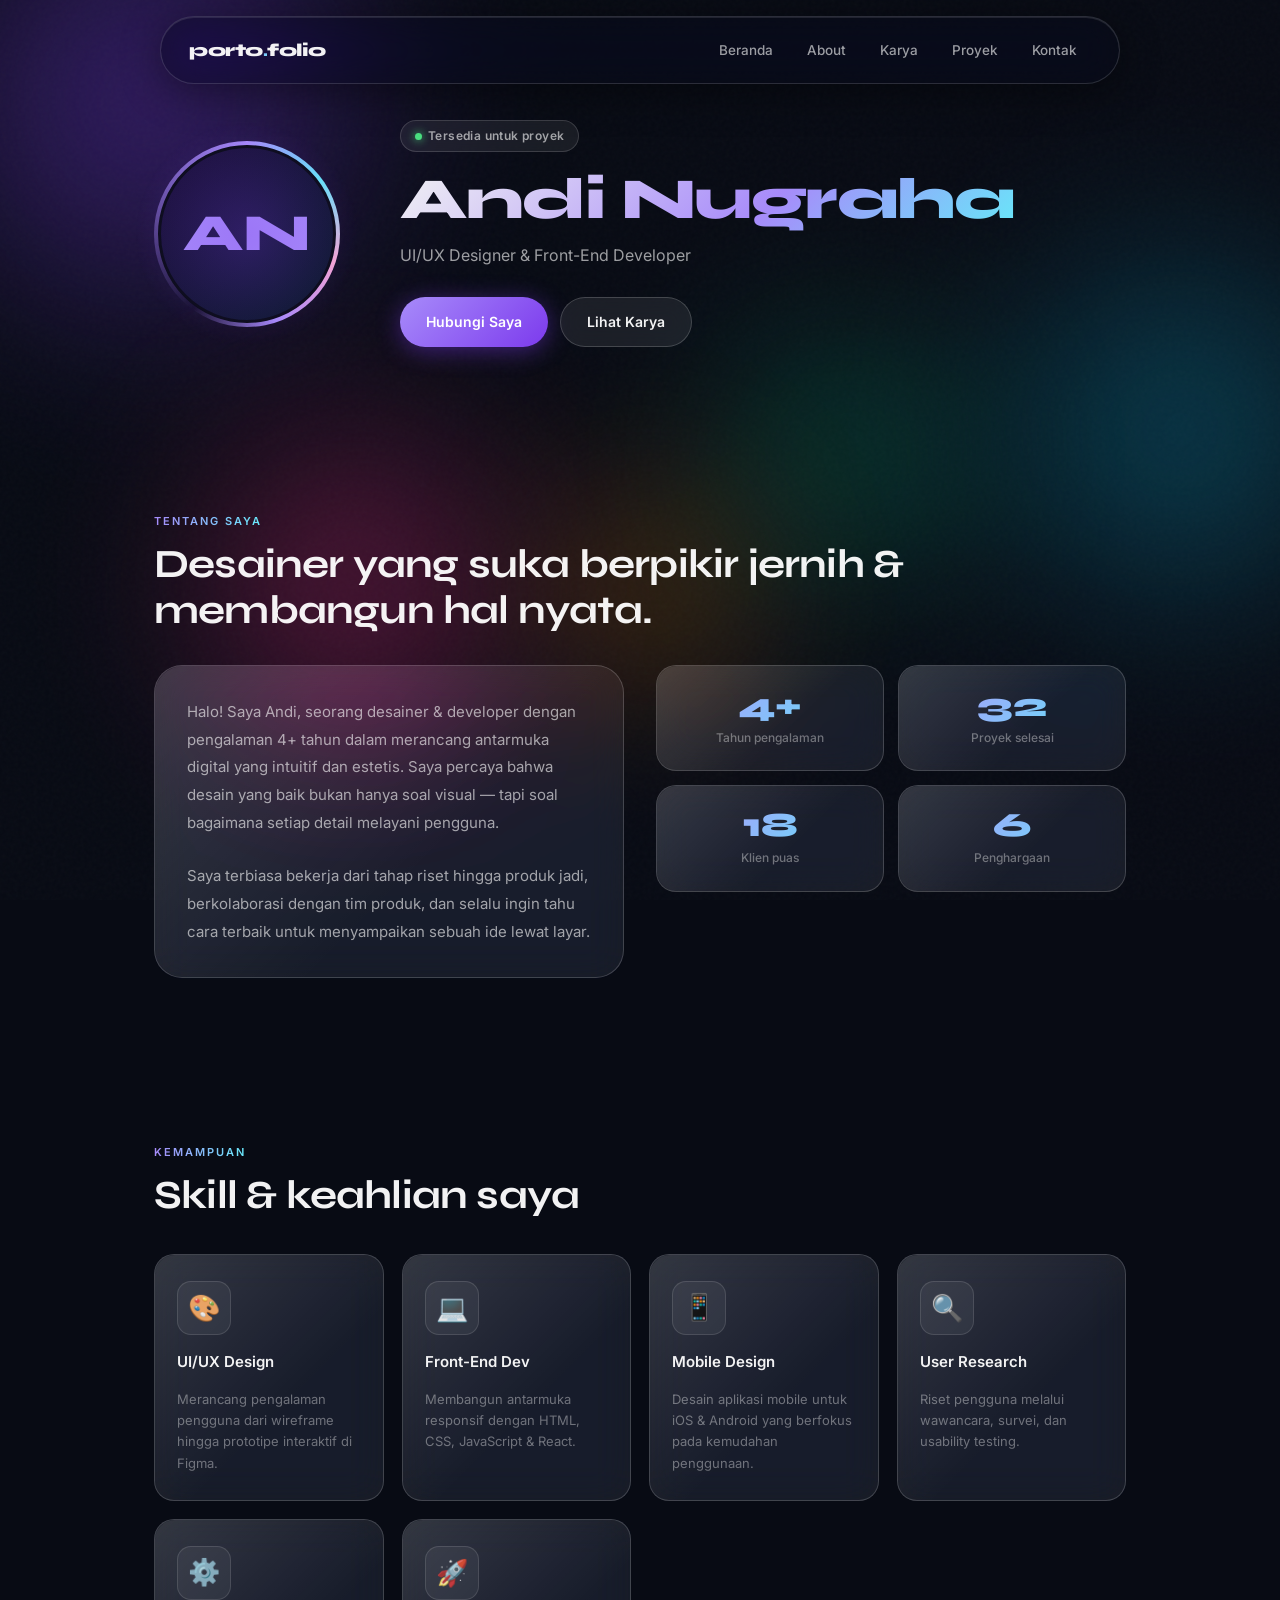
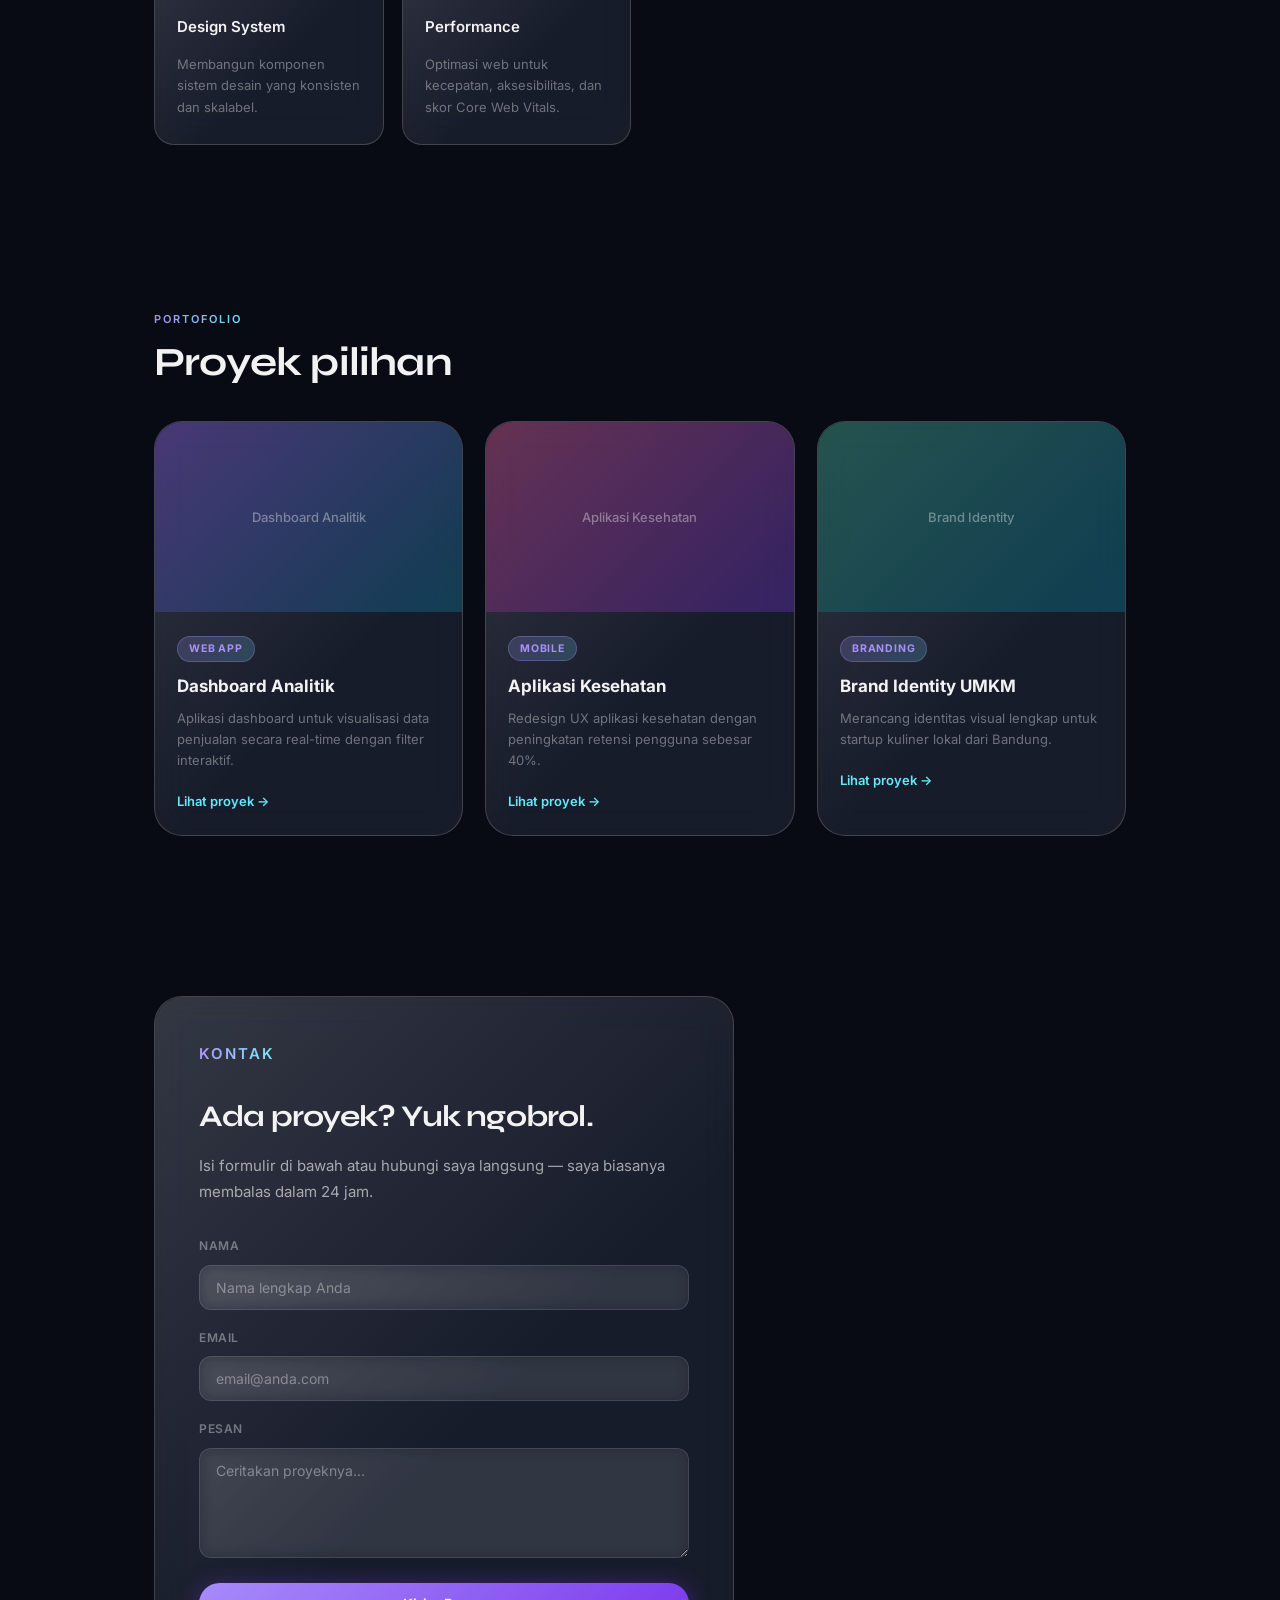
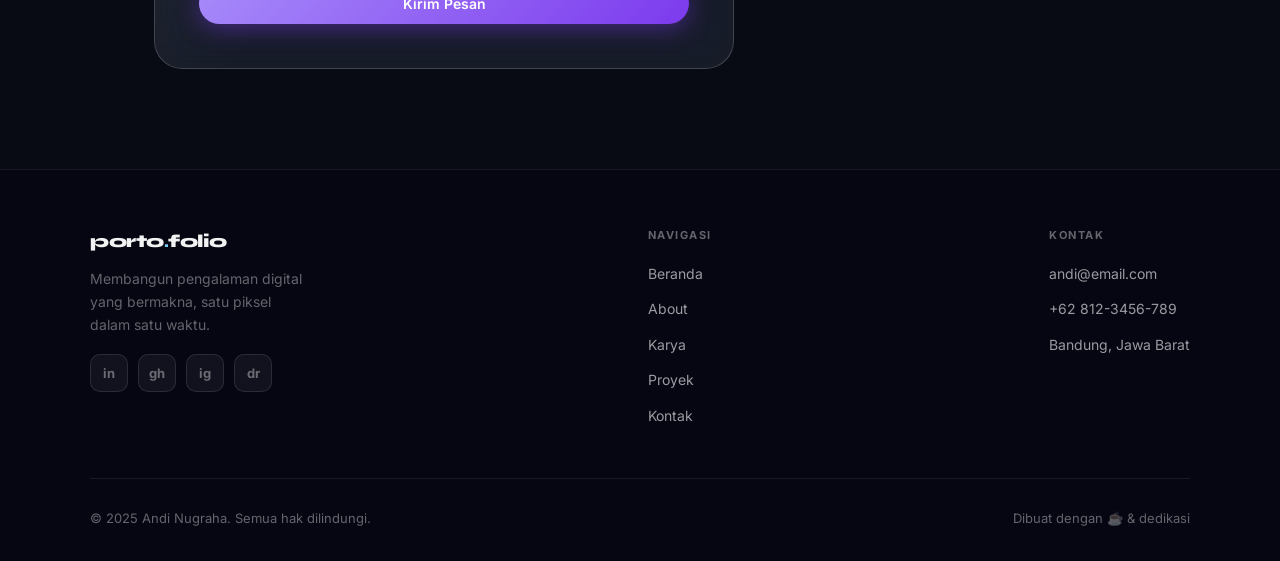
==== indexL.html @ 5a1e61c7 "update file" ====
<!DOCTYPE html>
<html lang="id">
<head>
  <meta charset="UTF-8"/>
  <meta name="viewport" content="width=device-width, initial-scale=1.0"/>
  <title>Portofolio — Andi Nugraha</title>
  <link rel="preconnect" href="https://fonts.googleapis.com"/>
  <link rel="preconnect" href="https://fonts.gstatic.com" crossorigin/>
  <link rel="stylesheet" href="styleL.css">
  <link href="https://fonts.googleapis.com/css2?family=Inter:wght@300;400;500;600&family=Syne:wght@400;600;700;800&display=swap" rel="stylesheet"/>
</head>
<body>

<!-- ═══ BACKGROUND ═══ -->
<div class="bg-canvas" aria-hidden="true">
  <div class="blob blob-1"></div>
  <div class="blob blob-2"></div>
  <div class="blob blob-3"></div>
  <div class="blob blob-4"></div>
  <div class="blob blob-5"></div>
</div>

<!-- ═══ NAV ═══ -->
<nav>
  <a href="#beranda" class="nav-logo">porto<span>.</span>folio</a>
  <ul class="nav-links" id="navLinks">
    <li><a href="#beranda">Beranda</a></li>
    <li><a href="#about">About</a></li>
    <li><a href="#karya">Karya</a></li>
    <li><a href="#proyek">Proyek</a></li>
    <li><a href="#kontak">Kontak</a></li>
  </ul>
  <button class="nav-toggle" id="navToggle" aria-label="Buka menu" aria-expanded="false">
    <span></span><span></span><span></span>
  </button>
</nav>

<main>

  <!-- ═══ HERO ═══ -->
  <section id="beranda">
    <div class="hero-photo">
      <div class="hero-glow"></div>
      <div class="hero-photo-ring">
        <div class="hero-photo-inner">
          <!-- Ganti dengan: <img src="assets/images/foto.jpg" alt="Foto Anda"> -->
          AN
        </div>
      </div>
    </div>
    <div class="hero-text">
      <div class="hero-badge">Tersedia untuk proyek</div>
      <h1 class="hero-name">
        <span class="gradient-text">Andi Nugraha</span>
      </h1>
      <p class="hero-title">UI/UX Designer &amp; Front-End Developer</p>
      <div class="hero-cta">
        <a href="#kontak" class="btn btn-primary">Hubungi Saya</a>
        <a href="#karya" class="btn btn-glass">Lihat Karya</a>
      </div>
    </div>
  </section>

  <!-- ═══ ABOUT ═══ -->
  <section id="about">
    <p class="section-label">Tentang Saya</p>
    <h2 class="section-title">Desainer yang suka berpikir jernih &amp; membangun hal nyata.</h2>
    <div class="about-grid">
      <div class="glass about-card reveal">
        <p class="about-text">
          Halo! Saya Andi, seorang desainer &amp; developer dengan pengalaman 4+ tahun dalam
          merancang antarmuka digital yang intuitif dan estetis. Saya percaya bahwa desain yang
          baik bukan hanya soal visual — tapi soal bagaimana setiap detail melayani pengguna.
        </p>
        <br/>
        <p class="about-text">
          Saya terbiasa bekerja dari tahap riset hingga produk jadi, berkolaborasi dengan tim
          produk, dan selalu ingin tahu cara terbaik untuk menyampaikan sebuah ide lewat layar.
        </p>
      </div>
      <div class="about-stats reveal" style="transition-delay:0.1s">
        <div class="glass stat-card">
          <div class="stat-num">4+</div>
          <div class="stat-label">Tahun pengalaman</div>
        </div>
        <div class="glass stat-card">
          <div class="stat-num">32</div>
          <div class="stat-label">Proyek selesai</div>
        </div>
        <div class="glass stat-card">
          <div class="stat-num">18</div>
          <div class="stat-label">Klien puas</div>
        </div>
        <div class="glass stat-card">
          <div class="stat-num">6</div>
          <div class="stat-label">Penghargaan</div>
        </div>
      </div>
    </div>
  </section>

  <!-- ═══ SKILLS ═══ -->
  <section id="karya">
    <p class="section-label">Kemampuan</p>
    <h2 class="section-title">Skill &amp; keahlian saya</h2>
    <div class="skills-grid">

      <div class="glass skill-card reveal" style="transition-delay:0.05s">
        <div class="skill-icon">🎨</div>
        <div class="skill-name">UI/UX Design</div>
        <p class="skill-desc">Merancang pengalaman pengguna dari wireframe hingga prototipe interaktif di Figma.</p>
      </div>

      <div class="glass skill-card reveal" style="transition-delay:0.1s">
        <div class="skill-icon">💻</div>
        <div class="skill-name">Front-End Dev</div>
        <p class="skill-desc">Membangun antarmuka responsif dengan HTML, CSS, JavaScript &amp; React.</p>
      </div>

      <div class="glass skill-card reveal" style="transition-delay:0.15s">
        <div class="skill-icon">📱</div>
        <div class="skill-name">Mobile Design</div>
        <p class="skill-desc">Desain aplikasi mobile untuk iOS &amp; Android yang berfokus pada kemudahan penggunaan.</p>
      </div>

      <div class="glass skill-card reveal" style="transition-delay:0.20s">
        <div class="skill-icon">🔍</div>
        <div class="skill-name">User Research</div>
        <p class="skill-desc">Riset pengguna melalui wawancara, survei, dan usability testing.</p>
      </div>

      <div class="glass skill-card reveal" style="transition-delay:0.25s">
        <div class="skill-icon">⚙️</div>
        <div class="skill-name">Design System</div>
        <p class="skill-desc">Membangun komponen sistem desain yang konsisten dan skalabel.</p>
      </div>

      <div class="glass skill-card reveal" style="transition-delay:0.30s">
        <div class="skill-icon">🚀</div>
        <div class="skill-name">Performance</div>
        <p class="skill-desc">Optimasi web untuk kecepatan, aksesibilitas, dan skor Core Web Vitals.</p>
      </div>

    </div>
  </section>

  <!-- ═══ PROJECTS ═══ -->
  <section id="proyek">
    <p class="section-label">Portofolio</p>
    <h2 class="section-title">Proyek pilihan</h2>
    <div class="projects-grid">

      <div class="glass project-card reveal">
        <div class="project-thumb">
          <!-- <img src="assets/images/project1.jpg" alt="Dashboard Analitik"> -->
          <div class="project-thumb-placeholder" style="background:linear-gradient(135deg,rgba(124,58,237,0.3),rgba(8,145,178,0.3))">Dashboard Analitik</div>
        </div>
        <div class="project-body">
          <span class="project-tag">Web App</span>
          <p class="project-name">Dashboard Analitik</p>
          <p class="project-desc">Aplikasi dashboard untuk visualisasi data penjualan secara real-time dengan filter interaktif.</p>
          <a href="#" class="project-link">Lihat proyek →</a>
        </div>
      </div>

      <div class="glass project-card reveal" style="transition-delay:0.1s">
        <div class="project-thumb">
          <div class="project-thumb-placeholder" style="background:linear-gradient(135deg,rgba(219,39,119,0.3),rgba(124,58,237,0.3))">Aplikasi Kesehatan</div>
        </div>
        <div class="project-body">
          <span class="project-tag">Mobile</span>
          <p class="project-name">Aplikasi Kesehatan</p>
          <p class="project-desc">Redesign UX aplikasi kesehatan dengan peningkatan retensi pengguna sebesar 40%.</p>
          <a href="#" class="project-link">Lihat proyek →</a>
        </div>
      </div>

      <div class="glass project-card reveal" style="transition-delay:0.2s">
        <div class="project-thumb">
          <div class="project-thumb-placeholder" style="background:linear-gradient(135deg,rgba(5,150,105,0.3),rgba(8,145,178,0.3))">Brand Identity</div>
        </div>
        <div class="project-body">
          <span class="project-tag">Branding</span>
          <p class="project-name">Brand Identity UMKM</p>
          <p class="project-desc">Merancang identitas visual lengkap untuk startup kuliner lokal dari Bandung.</p>
          <a href="#" class="project-link">Lihat proyek →</a>
        </div>
      </div>

    </div>
  </section>

  <!-- ═══ CONTACT ═══ -->
  <section id="kontak">
    <div class="glass kontak-inner reveal">
      <p class="section-label">Kontak</p>
      <h2 class="section-title" style="font-size:clamp(20px,3vw,30px)">Ada proyek? Yuk ngobrol.</h2>
      <p>Isi formulir di bawah atau hubungi saya langsung — saya biasanya membalas dalam 24 jam.</p>
      <div class="form-group">
        <label for="nama">Nama</label>
        <input type="text" id="nama" placeholder="Nama lengkap Anda"/>
      </div>
      <div class="form-group">
        <label for="email">Email</label>
        <input type="email" id="email" placeholder="email@anda.com"/>
      </div>
      <div class="form-group">
        <label for="pesan">Pesan</label>
        <textarea id="pesan" placeholder="Ceritakan proyeknya..."></textarea>
      </div>
      <button class="btn btn-primary btn-full" onclick="kirimPesan()">Kirim Pesan</button>
    </div>
  </section>

</main>

<!-- ═══ FOOTER ═══ -->
<footer>
  <div class="footer-top">
    <div class="footer-brand">
      <a href="#beranda" class="nav-logo">porto<span>.</span>folio</a>
      <p>Membangun pengalaman digital yang bermakna, satu piksel dalam satu waktu.</p>
      <div class="footer-socials">
        <a href="#" class="social-btn" aria-label="LinkedIn">in</a>
        <a href="#" class="social-btn" aria-label="GitHub">gh</a>
        <a href="#" class="social-btn" aria-label="Instagram">ig</a>
        <a href="#" class="social-btn" aria-label="Dribbble">dr</a>
      </div>
    </div>
    <div class="footer-col">
      <h4>Navigasi</h4>
      <ul>
        <li><a href="#beranda">Beranda</a></li>
        <li><a href="#about">About</a></li>
        <li><a href="#karya">Karya</a></li>
        <li><a href="#proyek">Proyek</a></li>
        <li><a href="#kontak">Kontak</a></li>
      </ul>
    </div>
    <div class="footer-col">
      <h4>Kontak</h4>
      <ul>
        <li><a href="mailto:andi@email.com">andi@email.com</a></li>
        <li><a href="tel:+628123456789">+62 812-3456-789</a></li>
        <li><a href="#">Bandung, Jawa Barat</a></li>
      </ul>
    </div>
  </div>
  <div class="footer-bottom">
    <span>© 2025 Andi Nugraha. Semua hak dilindungi.</span>
    <span>Dibuat dengan ☕ &amp; dedikasi</span>
  </div>
</footer>

<script>
  // Mobile nav
  const navToggle = document.getElementById('navToggle');
  const navLinks  = document.getElementById('navLinks');
  navToggle.addEventListener('click', () => {
    navLinks.classList.toggle('open');
    navToggle.setAttribute('aria-expanded', navLinks.classList.contains('open'));
  });
  navLinks.querySelectorAll('a').forEach(a => {
    a.addEventListener('click', () => navLinks.classList.remove('open'));
  });

  // Active nav
  const allLinks = document.querySelectorAll('.nav-links a');
  const sections = document.querySelectorAll('section[id]');
  window.addEventListener('scroll', () => {
    let cur = '';
    sections.forEach(s => { if (window.scrollY >= s.offsetTop - 90) cur = s.id; });
    allLinks.forEach(a => {
      a.classList.toggle('active', a.getAttribute('href') === '#' + cur);
    });
  }, { passive: true });

  // Scroll reveal
  const reveals = document.querySelectorAll('.reveal');
  const io = new IntersectionObserver((entries) => {
    entries.forEach(e => { if (e.isIntersecting) { e.target.classList.add('visible'); io.unobserve(e.target); } });
  }, { threshold: 0.08 });
  reveals.forEach(el => io.observe(el));

  // Contact
  function kirimPesan() {
    const nama  = document.getElementById('nama').value.trim();
    const email = document.getElementById('email').value.trim();
    const pesan = document.getElementById('pesan').value.trim();
    if (!nama || !email || !pesan) { alert('Mohon lengkapi semua kolom.'); return; }
    if (!/^[^\s@]+@[^\s@]+\.[^\s@]+$/.test(email)) { alert('Format email tidak valid.'); return; }
    alert(`Terima kasih, ${nama}! Pesan terkirim — saya akan menghubungi ${email} segera.`);
    ['nama','email','pesan'].forEach(id => document.getElementById(id).value = '');
  }

  // Parallax blobs subtle
  window.addEventListener('mousemove', (e) => {
    const x = (e.clientX / window.innerWidth  - 0.5) * 20;
    const y = (e.clientY / window.innerHeight - 0.5) * 20;
    document.querySelectorAll('.blob').forEach((b, i) => {
      const d = (i + 1) * 0.4;
      b.style.transform += ` translate(${x * d}px, ${y * d}px)`;
    });
  }, { passive: true });
</script>
</body>
</html>
---- styleL.css ----
*,
*::before,
*::after {
    box-sizing: border-box;
    margin: 0;
    padding: 0;
}

:root {
    --glass-bg: rgba(255, 255, 255, 0.07);
    --glass-border: rgba(255, 255, 255, 0.18);
    --glass-shine: rgba(255, 255, 255, 0.25);
    --glass-blur: 18px;
    --glass-blur-sm: 12px;
    --text: rgba(255, 255, 255, 0.95);
    --text-2: rgba(255, 255, 255, 0.60);
    --text-3: rgba(255, 255, 255, 0.38);
    --accent: #a78bfa;
    --accent2: #67e8f9;
    --accent3: #f9a8d4;
    --radius: 20px;
    --radius-lg: 28px;
    --nav-h: 68px;
}

html {
    scroll-behavior: smooth;
}

body {
    font-family: 'Inter', sans-serif;
    background: #080b14;
    color: var(--text);
    line-height: 1.7;
    font-size: 15px;
    overflow-x: hidden;
    min-height: 100vh;
}

/* ═══ ANIMATED BACKGROUND BLOBS ═══ */
.bg-canvas {
    position: fixed;
    inset: 0;
    z-index: 0;
    pointer-events: none;
    overflow: hidden;
}

.blob {
    position: absolute;
    border-radius: 50%;
    filter: blur(80px);
    opacity: 0.45;
    animation: float linear infinite;
}

.blob-1 {
    width: 600px;
    height: 600px;
    background: radial-gradient(circle, #7c3aed 0%, transparent 70%);
    top: -200px;
    left: -150px;
    animation-duration: 22s;
}

.blob-2 {
    width: 500px;
    height: 500px;
    background: radial-gradient(circle, #0891b2 0%, transparent 70%);
    top: 20%;
    right: -150px;
    animation-duration: 28s;
    animation-delay: -8s;
}

.blob-3 {
    width: 450px;
    height: 450px;
    background: radial-gradient(circle, #db2777 0%, transparent 70%);
    bottom: 10%;
    left: 10%;
    animation-duration: 20s;
    animation-delay: -14s;
}

.blob-4 {
    width: 350px;
    height: 350px;
    background: radial-gradient(circle, #059669 0%, transparent 70%);
    bottom: 30%;
    right: 20%;
    animation-duration: 25s;
    animation-delay: -5s;
}

.blob-5 {
    width: 280px;
    height: 280px;
    background: radial-gradient(circle, #d97706 0%, transparent 70%);
    top: 50%;
    left: 40%;
    animation-duration: 18s;
    animation-delay: -10s;
}

@keyframes float {
    0% {
        transform: translate(0, 0) scale(1);
    }

    25% {
        transform: translate(60px, -80px) scale(1.08);
    }

    50% {
        transform: translate(-40px, 60px) scale(0.95);
    }

    75% {
        transform: translate(80px, 40px) scale(1.05);
    }

    100% {
        transform: translate(0, 0) scale(1);
    }
}

/* grain overlay */
.bg-canvas::after {
    content: '';
    position: absolute;
    inset: 0;
    background-image: url("data:image/svg+xml,%3Csvg viewBox='0 0 256 256' xmlns='http://www.w3.org/2000/svg'%3E%3Cfilter id='noise'%3E%3CfeTurbulence type='fractalNoise' baseFrequency='0.9' numOctaves='4' stitchTiles='stitch'/%3E%3C/filter%3E%3Crect width='100%25' height='100%25' filter='url(%23noise)' opacity='1'/%3E%3C/svg%3E");
    opacity: 0.025;
    pointer-events: none;
}

/* ═══ GLASS UTILITY ═══ */
.glass {
    background: var(--glass-bg);
    backdrop-filter: blur(var(--glass-blur)) saturate(180%);
    -webkit-backdrop-filter: blur(var(--glass-blur)) saturate(180%);
    border: 1px solid var(--glass-border);
    border-radius: var(--radius);
}

.glass::before {
    content: '';
    position: absolute;
    inset: 0;
    border-radius: inherit;
    background: linear-gradient(135deg, rgba(255, 255, 255, 0.12) 0%, transparent 60%);
    pointer-events: none;
}

.glass {
    position: relative;
}

/* ═══ NAVIGATION ═══ */
nav {
    position: fixed;
    top: 16px;
    left: 50%;
    transform: translateX(-50%);
    z-index: 200;
    width: calc(100% - 40px);
    max-width: 960px;
    height: var(--nav-h);
    background: rgba(10, 12, 24, 0.55);
    backdrop-filter: blur(24px) saturate(200%);
    -webkit-backdrop-filter: blur(24px) saturate(200%);
    border: 1px solid rgba(255, 255, 255, 0.14);
    border-radius: 999px;
    display: flex;
    align-items: center;
    justify-content: space-between;
    padding: 0 28px;
    box-shadow: 0 8px 40px rgba(0, 0, 0, 0.4), inset 0 1px 0 rgba(255, 255, 255, 0.1);
}

.nav-logo {
    font-family: 'Syne', sans-serif;
    font-size: 18px;
    font-weight: 800;
    letter-spacing: -0.5px;
    color: var(--text);
    text-decoration: none;
}

.nav-logo span {
    background: linear-gradient(135deg, var(--accent), var(--accent2));
    -webkit-background-clip: text;
    -webkit-text-fill-color: transparent;
    background-clip: text;
}

.nav-links {
    display: flex;
    gap: 6px;
    list-style: none;
}

.nav-links a {
    text-decoration: none;
    font-size: 13.5px;
    font-weight: 500;
    color: var(--text-2);
    padding: 7px 14px;
    border-radius: 999px;
    transition: all 0.25s;
}

.nav-links a:hover {
    color: var(--text);
    background: rgba(255, 255, 255, 0.10);
}

.nav-links a.active {
    color: var(--text);
    background: rgba(255, 255, 255, 0.12);
}

.nav-toggle {
    display: none;
    cursor: pointer;
    background: none;
    border: none;
    padding: 6px;
}

.nav-toggle span {
    display: block;
    width: 20px;
    height: 1.5px;
    background: var(--text-2);
    margin: 4px 0;
    transition: all 0.25s;
}

/* ═══ LAYOUT ═══ */
main {
    position: relative;
    z-index: 1;
    padding-top: calc(var(--nav-h) + 32px);
}

section {
    padding: 80px 5%;
    max-width: 1100px;
    margin: 0 auto;
}

/* ═══ SECTION LABELS ═══ */
.section-label {
    font-size: 11px;
    font-weight: 600;
    letter-spacing: 2px;
    text-transform: uppercase;
    background: linear-gradient(90deg, var(--accent), var(--accent2));
    -webkit-background-clip: text;
    -webkit-text-fill-color: transparent;
    background-clip: text;
    margin-bottom: 10px;
    display: inline-block;
}

.section-title {
    font-family: 'Syne', sans-serif;
    font-size: clamp(24px, 4vw, 40px);
    font-weight: 700;
    letter-spacing: -0.8px;
    line-height: 1.15;
    margin-bottom: 20px;
    color: var(--text);
}

/* ═══ BUTTONS ═══ */
.btn {
    display: inline-flex;
    align-items: center;
    gap: 8px;
    padding: 12px 26px;
    border-radius: 999px;
    font-size: 14px;
    font-weight: 600;
    text-decoration: none;
    cursor: pointer;
    border: none;
    font-family: 'Inter', sans-serif;
    transition: all 0.25s;
    position: relative;
}

.btn-primary {
    background: linear-gradient(135deg, var(--accent), #7c3aed);
    color: #fff;
    box-shadow: 0 4px 24px rgba(124, 58, 237, 0.45);
}

.btn-primary:hover {
    transform: translateY(-2px);
    box-shadow: 0 8px 32px rgba(124, 58, 237, 0.60);
}

.btn-glass {
    background: rgba(255, 255, 255, 0.08);
    color: var(--text);
    border: 1px solid rgba(255, 255, 255, 0.18);
    backdrop-filter: blur(12px);
}

.btn-glass:hover {
    background: rgba(255, 255, 255, 0.14);
    transform: translateY(-2px);
}

/* ═══ HERO ═══ */
#beranda {
    display: flex;
    align-items: center;
    gap: 60px;
    padding-top: 20px;
    padding-bottom: 80px;
}

.hero-photo {
    flex-shrink: 0;
    position: relative;
}

.hero-photo-ring {
    width: 186px;
    height: 186px;
    border-radius: 50%;
    padding: 3px;
    background: conic-gradient(from 0deg,
            var(--accent),
            var(--accent2),
            var(--accent3),
            var(--accent),
            transparent 60%,
            var(--accent));
    animation: spinRing 4s linear infinite;
    display: flex;
    align-items: center;
    justify-content: center;
}

@keyframes spinRing {
    to {
        transform: rotate(360deg);
    }
}

/* Inner foto counter-rotates agar foto tetap tegak lurus */
.hero-photo-inner {
    width: 178px;
    height: 178px;
    border-radius: 50%;
    overflow: hidden;
    background: linear-gradient(135deg, #1e1040, #0c1a2e);
    display: flex;
    align-items: center;
    justify-content: center;
    font-family: 'Syne', sans-serif;
    font-size: 52px;
    font-weight: 800;
    color: var(--accent);
    border: 3px solid #080b14;
    flex-shrink: 0;
    animation: counterSpin 4s linear infinite;
}

@keyframes counterSpin {
    to {
        transform: rotate(-360deg);
    }
}

.hero-photo-inner img {
    width: 100%;
    height: 100%;
    object-fit: cover;
    /* foto ikut counter-rotate sehingga wajah selalu tegak */
    animation: counterSpin 4s linear infinite;
    border-radius: 50%;
}

.hero-glow {
    position: absolute;
    inset: -20px;
    border-radius: 50%;
    background: radial-gradient(circle, rgba(124, 58, 237, 0.25) 0%, transparent 70%);
    pointer-events: none;
    animation: glowPulse 3s ease-in-out infinite;
}

@keyframes glowPulse {

    0%,
    100% {
        opacity: 0.5;
        transform: scale(1);
    }

    50% {
        opacity: 1;
        transform: scale(1.08);
    }
}

.hero-text {
    flex: 1;
}

.hero-badge {
    display: inline-flex;
    align-items: center;
    gap: 6px;
    font-size: 12px;
    font-weight: 600;
    letter-spacing: 0.4px;
    background: rgba(255, 255, 255, 0.07);
    border: 1px solid rgba(255, 255, 255, 0.15);
    color: var(--text-2);
    padding: 5px 14px;
    border-radius: 999px;
    margin-bottom: 16px;
    backdrop-filter: blur(10px);
}

.hero-badge::before {
    content: '';
    width: 7px;
    height: 7px;
    border-radius: 50%;
    background: #4ade80;
    box-shadow: 0 0 8px #4ade80;
    animation: blink 2s ease-in-out infinite;
}

@keyframes blink {

    0%,
    100% {
        opacity: 1;
    }

    50% {
        opacity: 0.3;
    }
}

.hero-name {
    font-family: 'Syne', sans-serif;
    font-size: clamp(32px, 6vw, 58px);
    font-weight: 800;
    line-height: 1.1;
    letter-spacing: -1.5px;
    margin-bottom: 10px;
}

.hero-name .gradient-text {
    background: linear-gradient(135deg, var(--text) 0%, var(--accent) 60%, var(--accent2) 100%);
    -webkit-background-clip: text;
    -webkit-text-fill-color: transparent;
    background-clip: text;
}

.hero-title {
    font-size: 16px;
    color: var(--text-2);
    margin-bottom: 28px;
}

.hero-cta {
    display: flex;
    gap: 12px;
    flex-wrap: wrap;
}

/* ═══ ABOUT ═══ */
#about {
    padding-bottom: 80px;
}

.about-grid {
    display: grid;
    grid-template-columns: 1fr 1fr;
    gap: 32px;
    align-items: start;
    margin-top: 32px;
}

.about-card {
    padding: 32px;
    border-radius: var(--radius-lg);
}

.about-text {
    color: var(--text-2);
    line-height: 1.85;
    font-size: 15px;
}

.about-stats {
    display: grid;
    grid-template-columns: 1fr 1fr;
    gap: 14px;
}

.stat-card {
    padding: 22px 20px;
    border-radius: var(--radius);
    text-align: center;
    transition: transform 0.25s;
}

.stat-card:hover {
    transform: translateY(-4px);
}

.stat-num {
    font-family: 'Syne', sans-serif;
    font-size: 34px;
    font-weight: 800;
    line-height: 1;
    margin-bottom: 6px;
    background: linear-gradient(135deg, var(--accent), var(--accent2));
    -webkit-background-clip: text;
    -webkit-text-fill-color: transparent;
    background-clip: text;
}

.stat-label {
    font-size: 12px;
    color: var(--text-3);
    font-weight: 500;
}

/* ═══ SKILLS ═══ */
#karya {
    padding-bottom: 80px;
}

.skills-grid {
    display: grid;
    grid-template-columns: repeat(auto-fill, minmax(210px, 1fr));
    gap: 18px;
    margin-top: 36px;
}

.skill-card {
    padding: 26px 22px;
    border-radius: var(--radius);
    display: flex;
    flex-direction: column;
    gap: 14px;
    transition: transform 0.25s, box-shadow 0.25s;
    cursor: default;
}

.skill-card:hover {
    transform: translateY(-6px);
    box-shadow: 0 20px 60px rgba(0, 0, 0, 0.4);
}

.skill-icon {
    width: 54px;
    height: 54px;
    border-radius: 14px;
    background: rgba(255, 255, 255, 0.06);
    border: 1px solid rgba(255, 255, 255, 0.12);
    display: flex;
    align-items: center;
    justify-content: center;
    font-size: 26px;
    transition: transform 0.25s;
}

.skill-card:hover .skill-icon {
    transform: scale(1.1) rotate(-5deg);
}

.skill-icon img {
    width: 32px;
    height: 32px;
    object-fit: contain;
}

.skill-name {
    font-weight: 600;
    font-size: 15px;
    color: var(--text);
}

.skill-desc {
    font-size: 13px;
    color: var(--text-3);
    line-height: 1.65;
}

/* ═══ PROJECTS ═══ */
#proyek {
    padding-bottom: 80px;
}

.projects-grid {
    display: grid;
    grid-template-columns: repeat(auto-fill, minmax(300px, 1fr));
    gap: 22px;
    margin-top: 36px;
}

.project-card {
    border-radius: var(--radius-lg);
    overflow: hidden;
    transition: transform 0.3s, box-shadow 0.3s;
}

.project-card:hover {
    transform: translateY(-8px);
    box-shadow: 0 30px 80px rgba(0, 0, 0, 0.5);
}

.project-thumb {
    width: 100%;
    height: 190px;
    overflow: hidden;
    position: relative;
}

.project-thumb img {
    width: 100%;
    height: 100%;
    object-fit: cover;
    transition: transform 0.4s;
}

.project-card:hover .project-thumb img {
    transform: scale(1.06);
}

.project-thumb-placeholder {
    width: 100%;
    height: 100%;
    display: flex;
    align-items: center;
    justify-content: center;
    font-size: 13px;
    color: var(--text-3);
    font-weight: 500;
}

.project-body {
    padding: 22px;
}

.project-tag {
    display: inline-block;
    font-size: 10.5px;
    font-weight: 700;
    letter-spacing: 0.8px;
    text-transform: uppercase;
    background: linear-gradient(135deg, rgba(167, 139, 250, 0.2), rgba(103, 232, 249, 0.2));
    border: 1px solid rgba(167, 139, 250, 0.3);
    color: var(--accent);
    padding: 3px 11px;
    border-radius: 999px;
    margin-bottom: 10px;
}

.project-name {
    font-weight: 700;
    font-size: 17px;
    margin-bottom: 7px;
    color: var(--text);
}

.project-desc {
    font-size: 13px;
    color: var(--text-3);
    line-height: 1.65;
    margin-bottom: 16px;
}

.project-link {
    font-size: 13px;
    font-weight: 600;
    color: var(--accent2);
    text-decoration: none;
    display: inline-flex;
    align-items: center;
    gap: 5px;
    transition: gap 0.2s;
}

.project-link:hover {
    gap: 9px;
}

/* ═══ CONTACT ═══ */
#kontak {
    padding-bottom: 100px;
}

.kontak-inner {
    max-width: 580px;
    padding: 44px;
    border-radius: var(--radius-lg);
}

.kontak-inner p {
    color: var(--text-2);
    margin-bottom: 32px;
    font-size: 15px;
}

.form-group {
    margin-bottom: 18px;
}

.form-group label {
    display: block;
    font-size: 12px;
    font-weight: 600;
    letter-spacing: 0.5px;
    text-transform: uppercase;
    color: var(--text-3);
    margin-bottom: 8px;
}

.form-group input,
.form-group textarea {
    width: 100%;
    padding: 13px 16px;
    background: rgba(255, 255, 255, 0.05);
    border: 1px solid rgba(255, 255, 255, 0.12);
    border-radius: 12px;
    font-family: 'Inter', sans-serif;
    font-size: 14px;
    color: var(--text);
    outline: none;
    resize: vertical;
    transition: border-color 0.25s, background 0.25s;
    backdrop-filter: blur(8px);
}

.form-group input::placeholder,
.form-group textarea::placeholder {
    color: var(--text-3);
}

.form-group input:focus,
.form-group textarea:focus {
    border-color: var(--accent);
    background: rgba(167, 139, 250, 0.07);
}

.form-group textarea {
    min-height: 110px;
}

.btn-full {
    width: 100%;
    justify-content: center;
}

/* ═══ FOOTER ═══ */
footer {
    position: relative;
    z-index: 1;
    background: rgba(5, 7, 18, 0.85);
    backdrop-filter: blur(20px);
    border-top: 1px solid rgba(255, 255, 255, 0.07);
    padding: 56px 5% 32px;
}

.footer-top {
    display: flex;
    justify-content: space-between;
    align-items: flex-start;
    gap: 40px;
    flex-wrap: wrap;
    padding-bottom: 40px;
    border-bottom: 1px solid rgba(255, 255, 255, 0.07);
    margin-bottom: 28px;
    max-width: 1100px;
    margin-left: auto;
    margin-right: auto;
}

.footer-brand p {
    font-size: 14px;
    color: var(--text-3);
    margin-top: 10px;
    max-width: 220px;
    line-height: 1.65;
}

.footer-col h4 {
    font-size: 11px;
    font-weight: 700;
    letter-spacing: 1.5px;
    text-transform: uppercase;
    color: var(--text-3);
    margin-bottom: 16px;
}

.footer-col ul {
    list-style: none;
}

.footer-col ul li {
    margin-bottom: 10px;
}

.footer-col ul a {
    font-size: 14px;
    color: var(--text-2);
    text-decoration: none;
    transition: color 0.2s;
}

.footer-col ul a:hover {
    color: var(--text);
}

.footer-socials {
    display: flex;
    gap: 10px;
    margin-top: 18px;
}

.social-btn {
    width: 38px;
    height: 38px;
    border-radius: 10px;
    background: rgba(255, 255, 255, 0.05);
    border: 1px solid rgba(255, 255, 255, 0.10);
    display: flex;
    align-items: center;
    justify-content: center;
    color: var(--text-3);
    font-size: 13px;
    font-weight: 700;
    text-decoration: none;
    transition: all 0.25s;
}

.social-btn:hover {
    background: var(--accent);
    border-color: var(--accent);
    color: #fff;
    box-shadow: 0 0 20px rgba(167, 139, 250, 0.5);
    transform: translateY(-2px);
}

.footer-bottom {
    display: flex;
    justify-content: space-between;
    flex-wrap: wrap;
    gap: 8px;
    font-size: 13px;
    color: var(--text-3);
    max-width: 1100px;
    margin: 0 auto;
}

/* ═══ SCROLL REVEAL ═══ */
.reveal {
    opacity: 0;
    transform: translateY(28px);
    transition: opacity 0.6s ease, transform 0.6s ease;
}

.reveal.visible {
    opacity: 1;
    transform: translateY(0);
}

/* ═══ RESPONSIVE ═══ */
@media (max-width: 768px) {
    nav {
        top: 10px;
        width: calc(100% - 24px);
        border-radius: 20px;
        padding: 0 20px;
    }

    .nav-links {
        display: none;
        flex-direction: column;
        position: fixed;
        top: 90px;
        left: 12px;
        right: 12px;
        background: rgba(8, 11, 20, 0.95);
        backdrop-filter: blur(24px);
        border: 1px solid rgba(255, 255, 255, 0.12);
        border-radius: 20px;
        padding: 20px;
        gap: 4px;
    }

    .nav-links.open {
        display: flex;
    }

    .nav-links a {
        padding: 10px 16px;
        border-radius: 12px;
    }

    .nav-toggle {
        display: block;
    }

    #beranda {
        flex-direction: column;
        text-align: center;
        gap: 36px;
        padding-top: 10px;
    }

    .hero-cta {
        justify-content: center;
    }

    .about-grid {
        grid-template-columns: 1fr;
    }

    .kontak-inner {
        padding: 28px 22px;
    }

    .footer-top {
        flex-direction: column;
        gap: 28px;
    }
}

@media (prefers-reduced-motion: reduce) {

    .blob,
    .hero-photo-ring,
    .hero-glow {
        animation: none !important;
    }

    *,
    *::before,
    *::after {
        transition: none !important;
    }
}
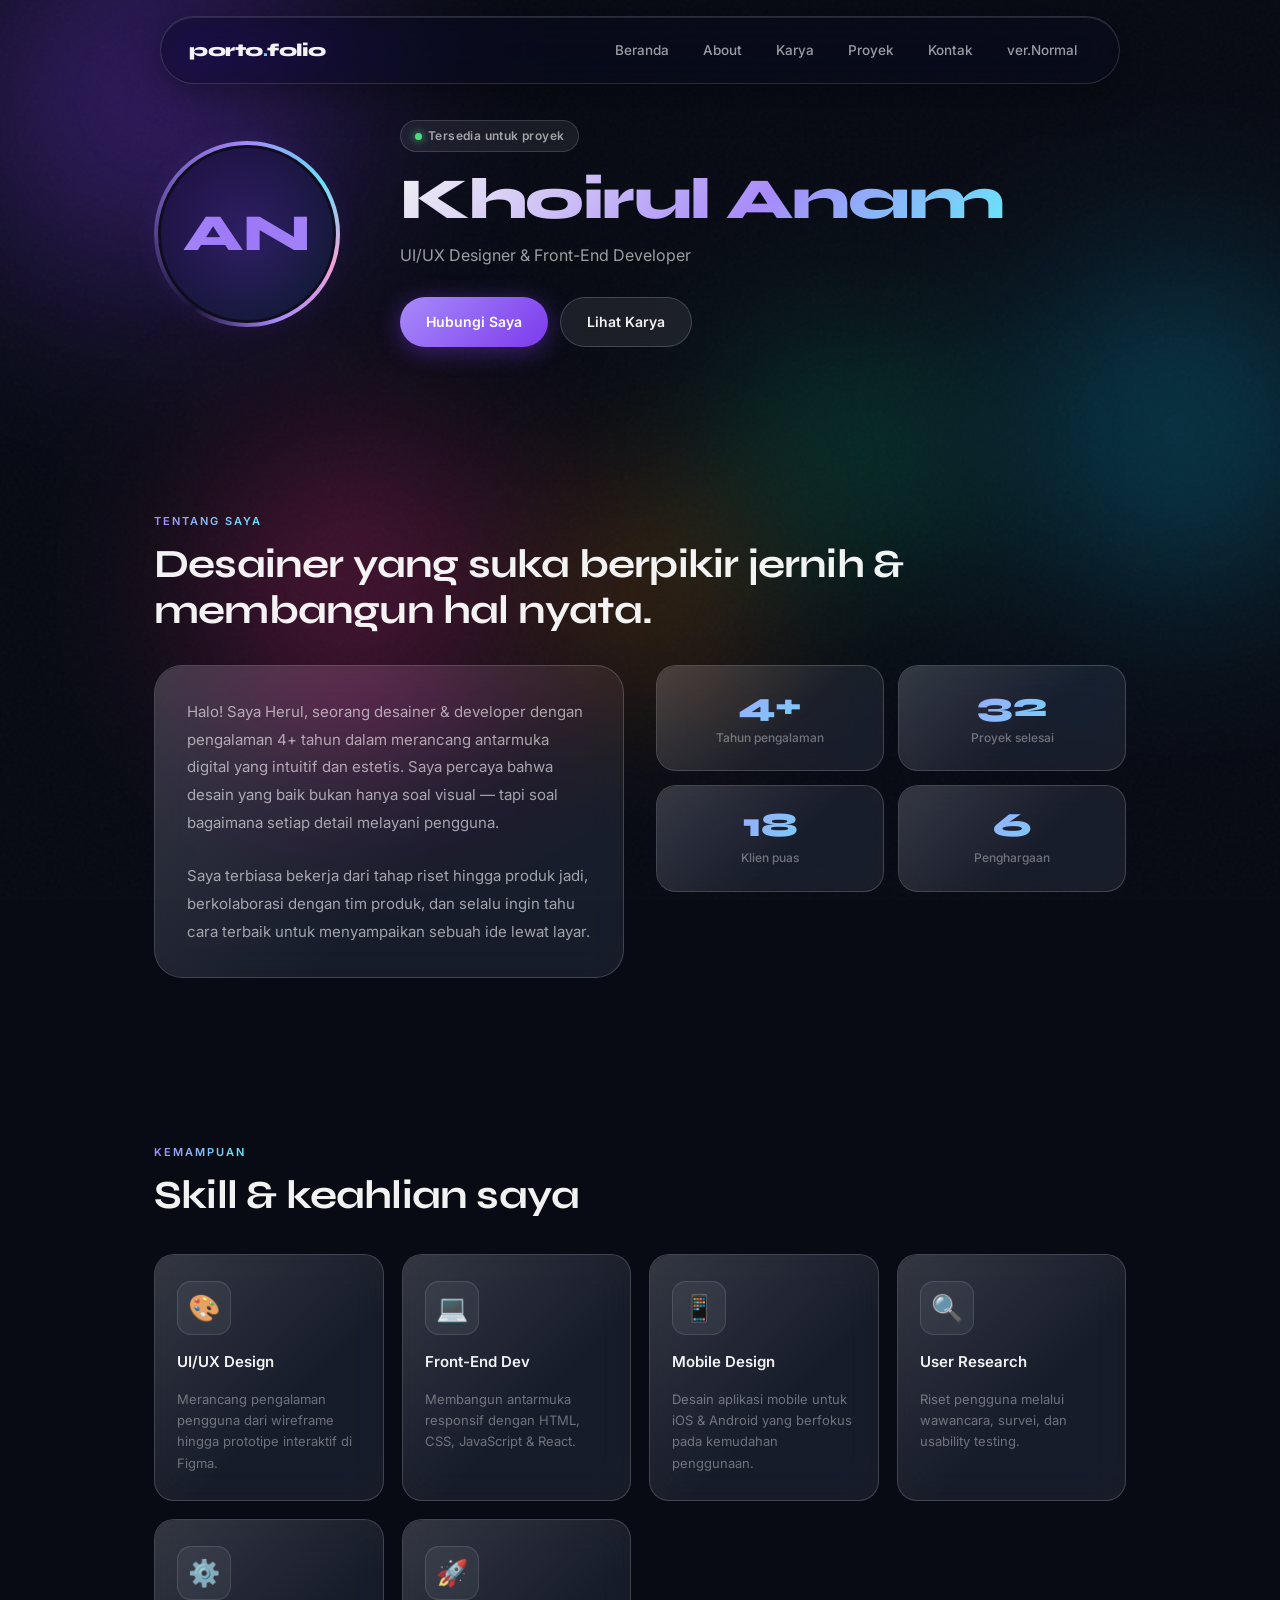
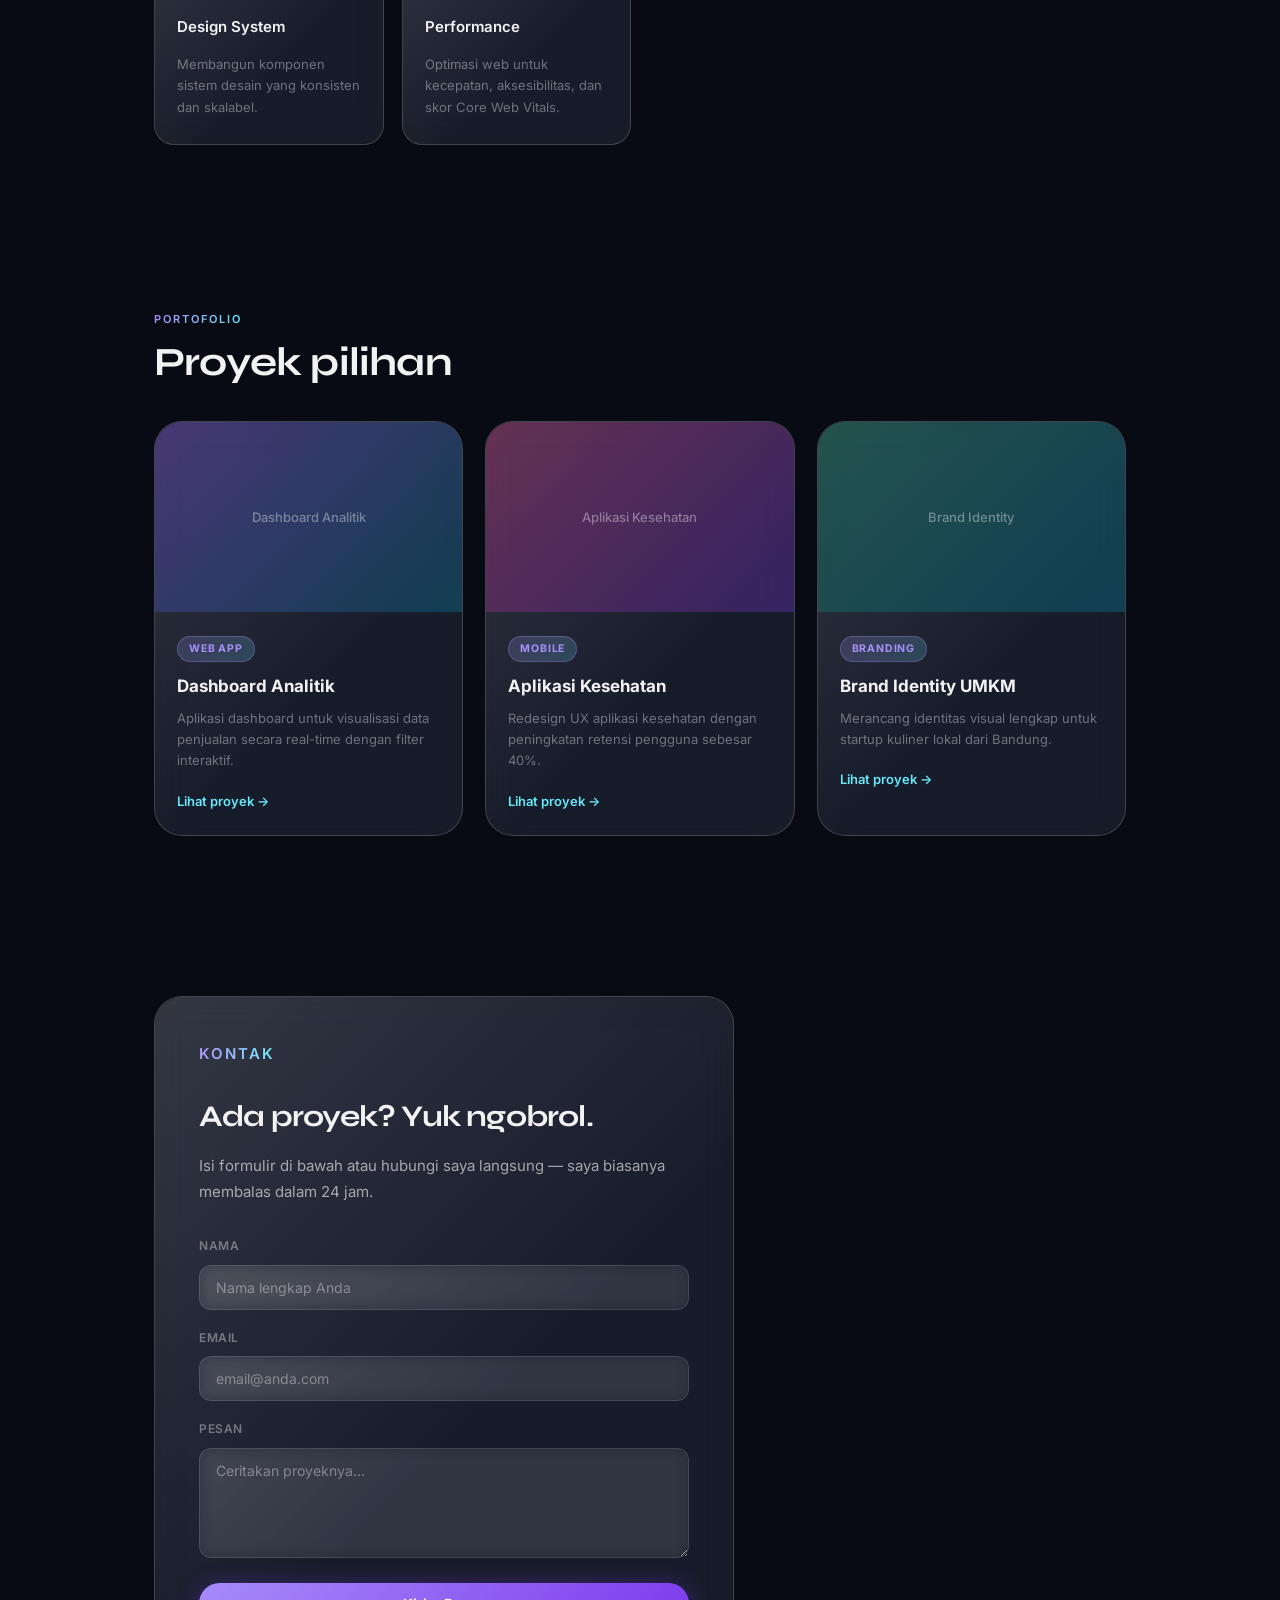
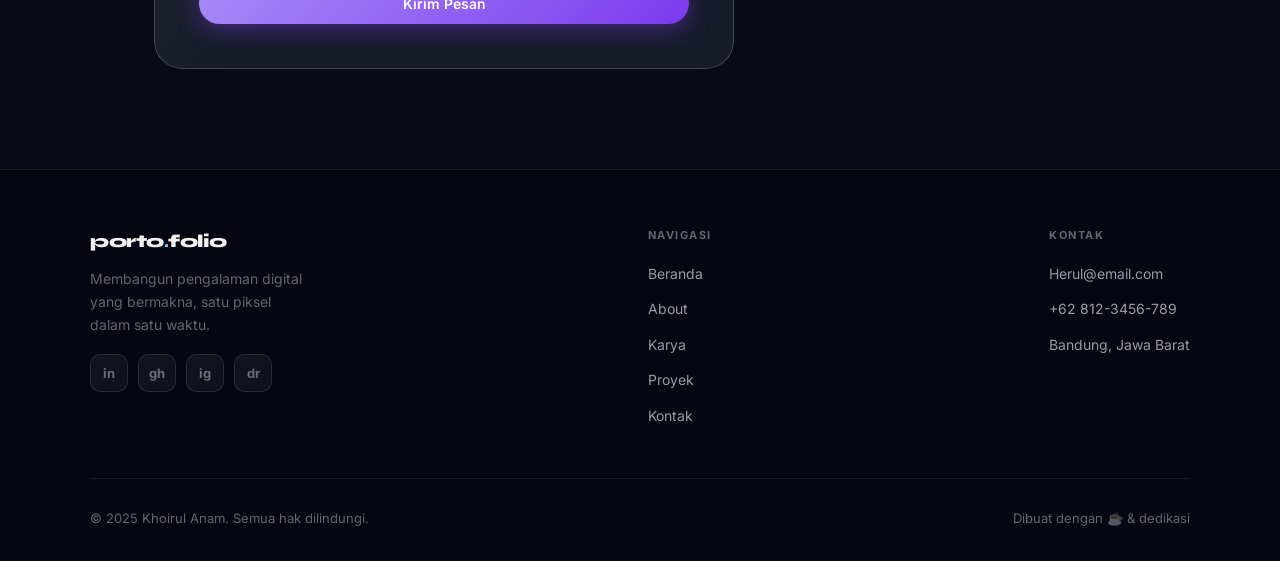
==== commit 200c2604: "update" ====
--- a/indexL.html
+++ b/indexL.html
@@ -3,7 +3,7 @@
 <head>
   <meta charset="UTF-8"/>
   <meta name="viewport" content="width=device-width, initial-scale=1.0"/>
-  <title>Portofolio — Andi Nugraha</title>
+  <title>Portofolio — Khoirul Anam</title>
   <link rel="preconnect" href="https://fonts.googleapis.com"/>
   <link rel="preconnect" href="https://fonts.gstatic.com" crossorigin/>
   <link rel="stylesheet" href="styleL.css">
@@ -29,6 +29,7 @@
     <li><a href="#karya">Karya</a></li>
     <li><a href="#proyek">Proyek</a></li>
     <li><a href="#kontak">Kontak</a></li>
+    <li><a href="index.html">ver.Normal</a></li>
   </ul>
   <button class="nav-toggle" id="navToggle" aria-label="Buka menu" aria-expanded="false">
     <span></span><span></span><span></span>
@@ -51,7 +52,7 @@
     <div class="hero-text">
       <div class="hero-badge">Tersedia untuk proyek</div>
       <h1 class="hero-name">
-        <span class="gradient-text">Andi Nugraha</span>
+        <span class="gradient-text">Khoirul Anam</span>
       </h1>
       <p class="hero-title">UI/UX Designer &amp; Front-End Developer</p>
       <div class="hero-cta">
@@ -68,7 +69,7 @@
     <div class="about-grid">
       <div class="glass about-card reveal">
         <p class="about-text">
-          Halo! Saya Andi, seorang desainer &amp; developer dengan pengalaman 4+ tahun dalam
+          Halo! Saya Herul, seorang desainer &amp; developer dengan pengalaman 4+ tahun dalam
           merancang antarmuka digital yang intuitif dan estetis. Saya percaya bahwa desain yang
           baik bukan hanya soal visual — tapi soal bagaimana setiap detail melayani pengguna.
         </p>
@@ -240,14 +241,14 @@
     <div class="footer-col">
       <h4>Kontak</h4>
       <ul>
-        <li><a href="mailto:andi@email.com">andi@email.com</a></li>
+        <li><a href="mailto:Herul@email.com">Herul@email.com</a></li>
         <li><a href="tel:+628123456789">+62 812-3456-789</a></li>
         <li><a href="#">Bandung, Jawa Barat</a></li>
       </ul>
     </div>
   </div>
   <div class="footer-bottom">
-    <span>© 2025 Andi Nugraha. Semua hak dilindungi.</span>
+    <span>© 2025 Khoirul Anam. Semua hak dilindungi.</span>
     <span>Dibuat dengan ☕ &amp; dedikasi</span>
   </div>
 </footer>
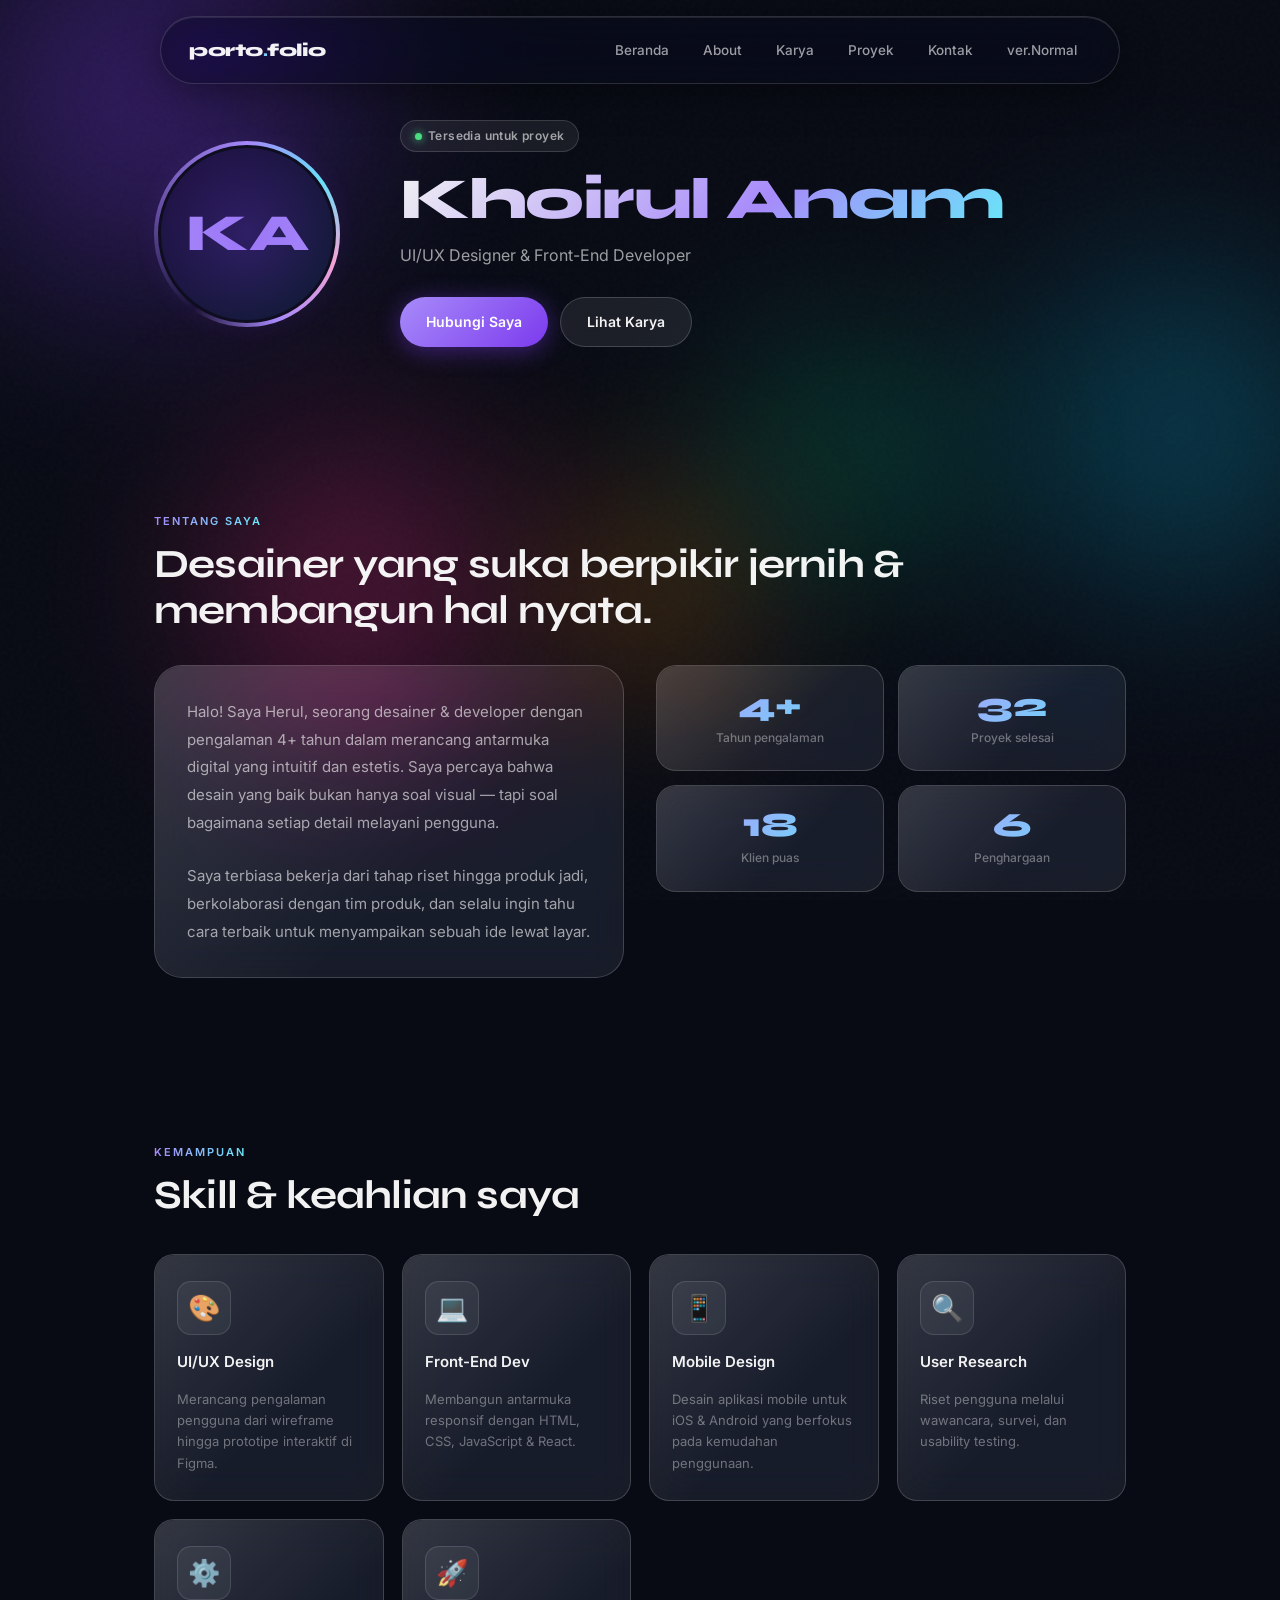
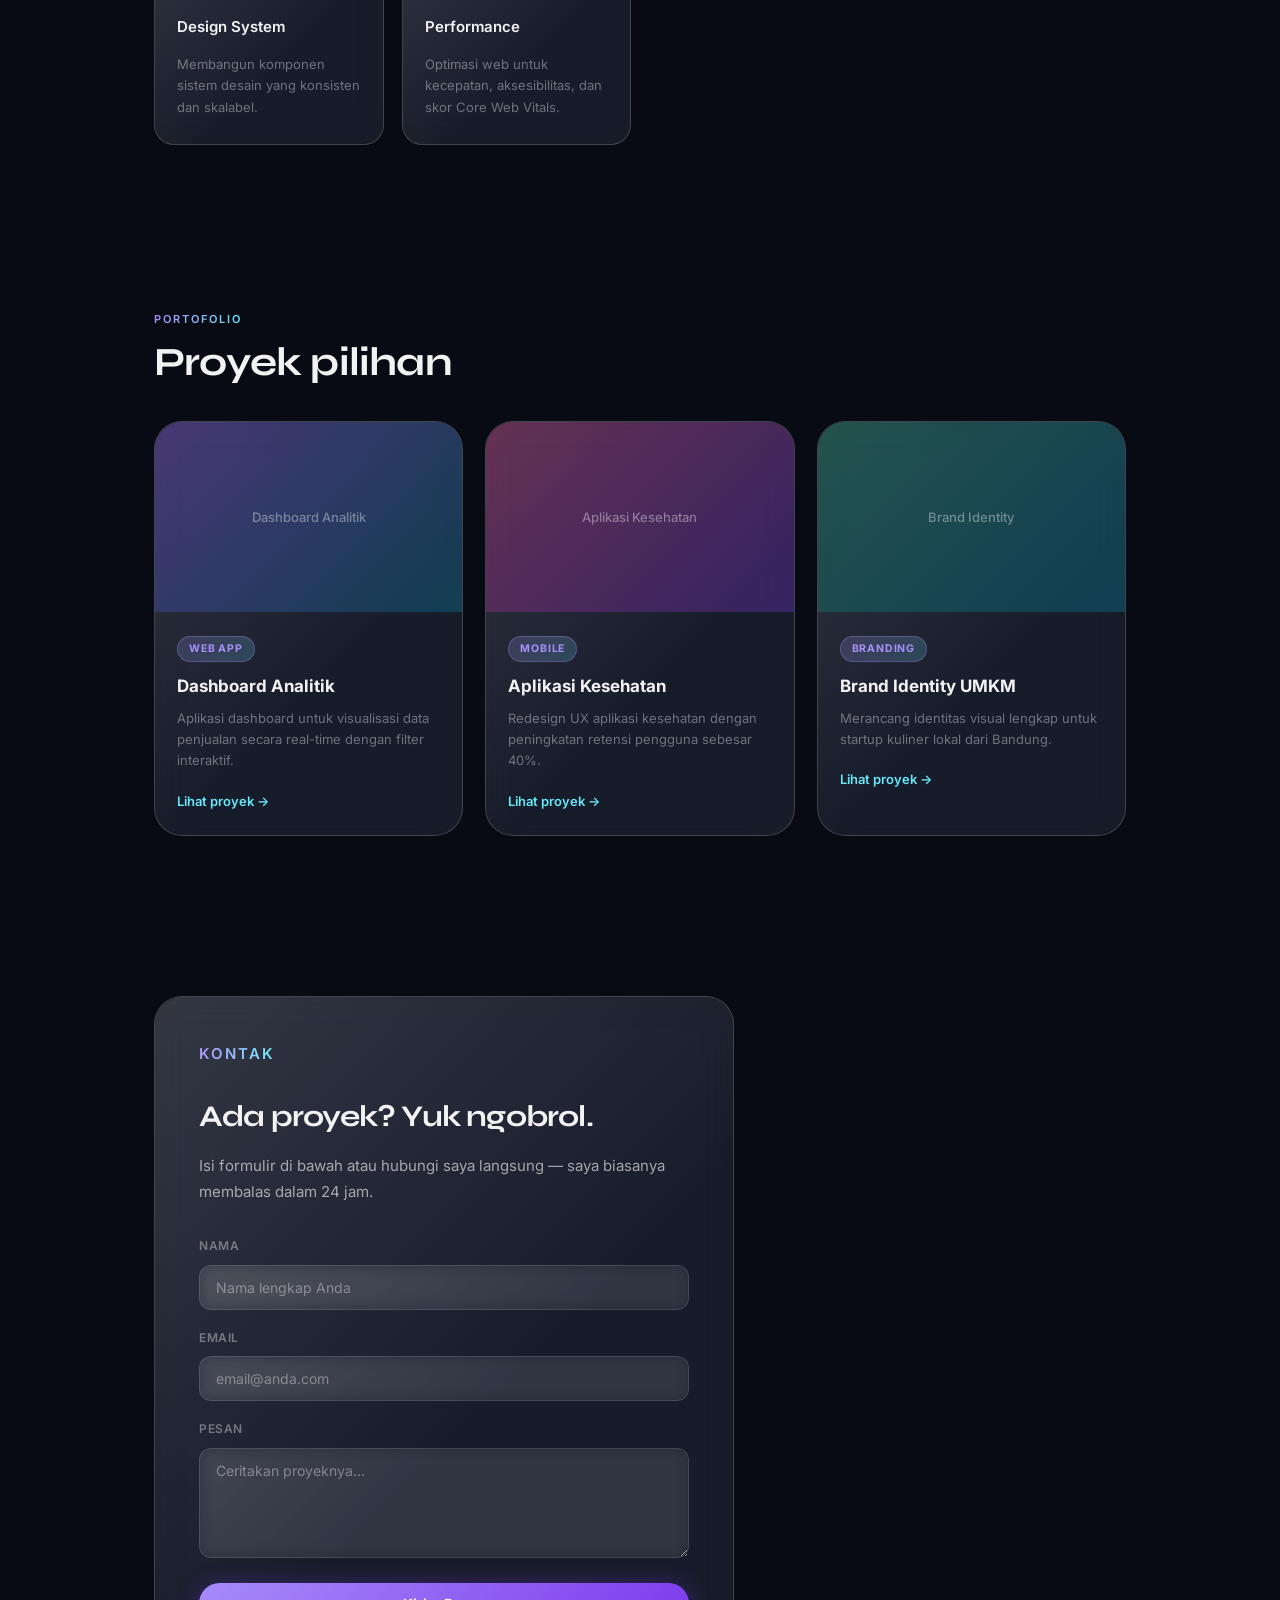
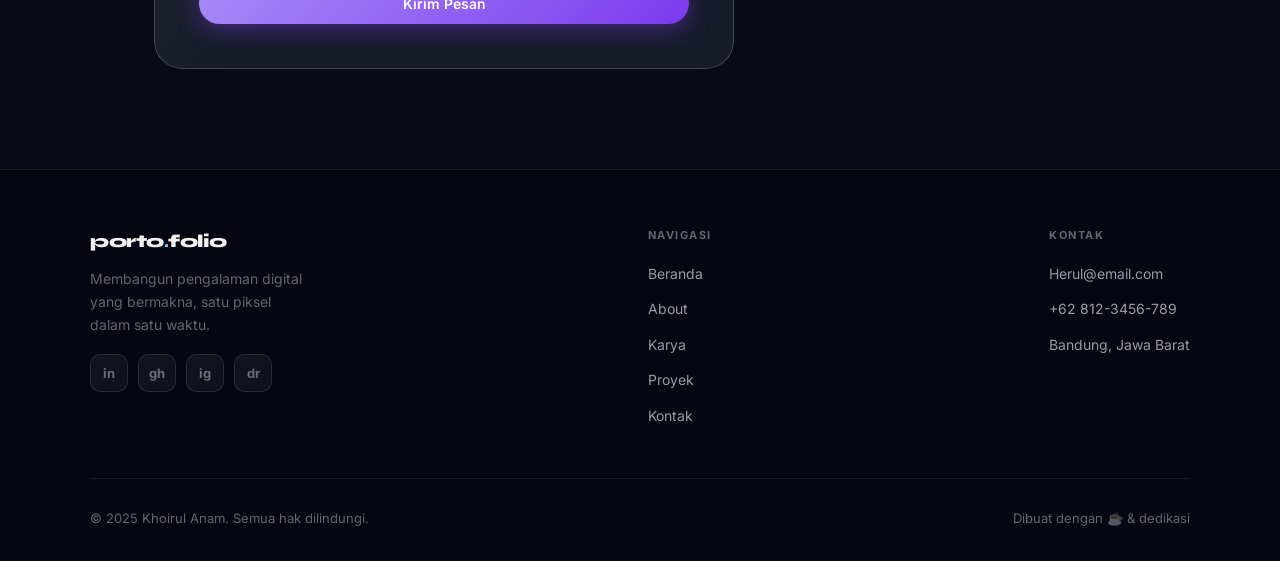
==== commit a499527c: "uopdate" ====
--- a/indexL.html
+++ b/indexL.html
@@ -45,7 +45,7 @@
       <div class="hero-photo-ring">
         <div class="hero-photo-inner">
           <!-- Ganti dengan: <img src="assets/images/foto.jpg" alt="Foto Anda"> -->
-          AN
+          KA
         </div>
       </div>
     </div>
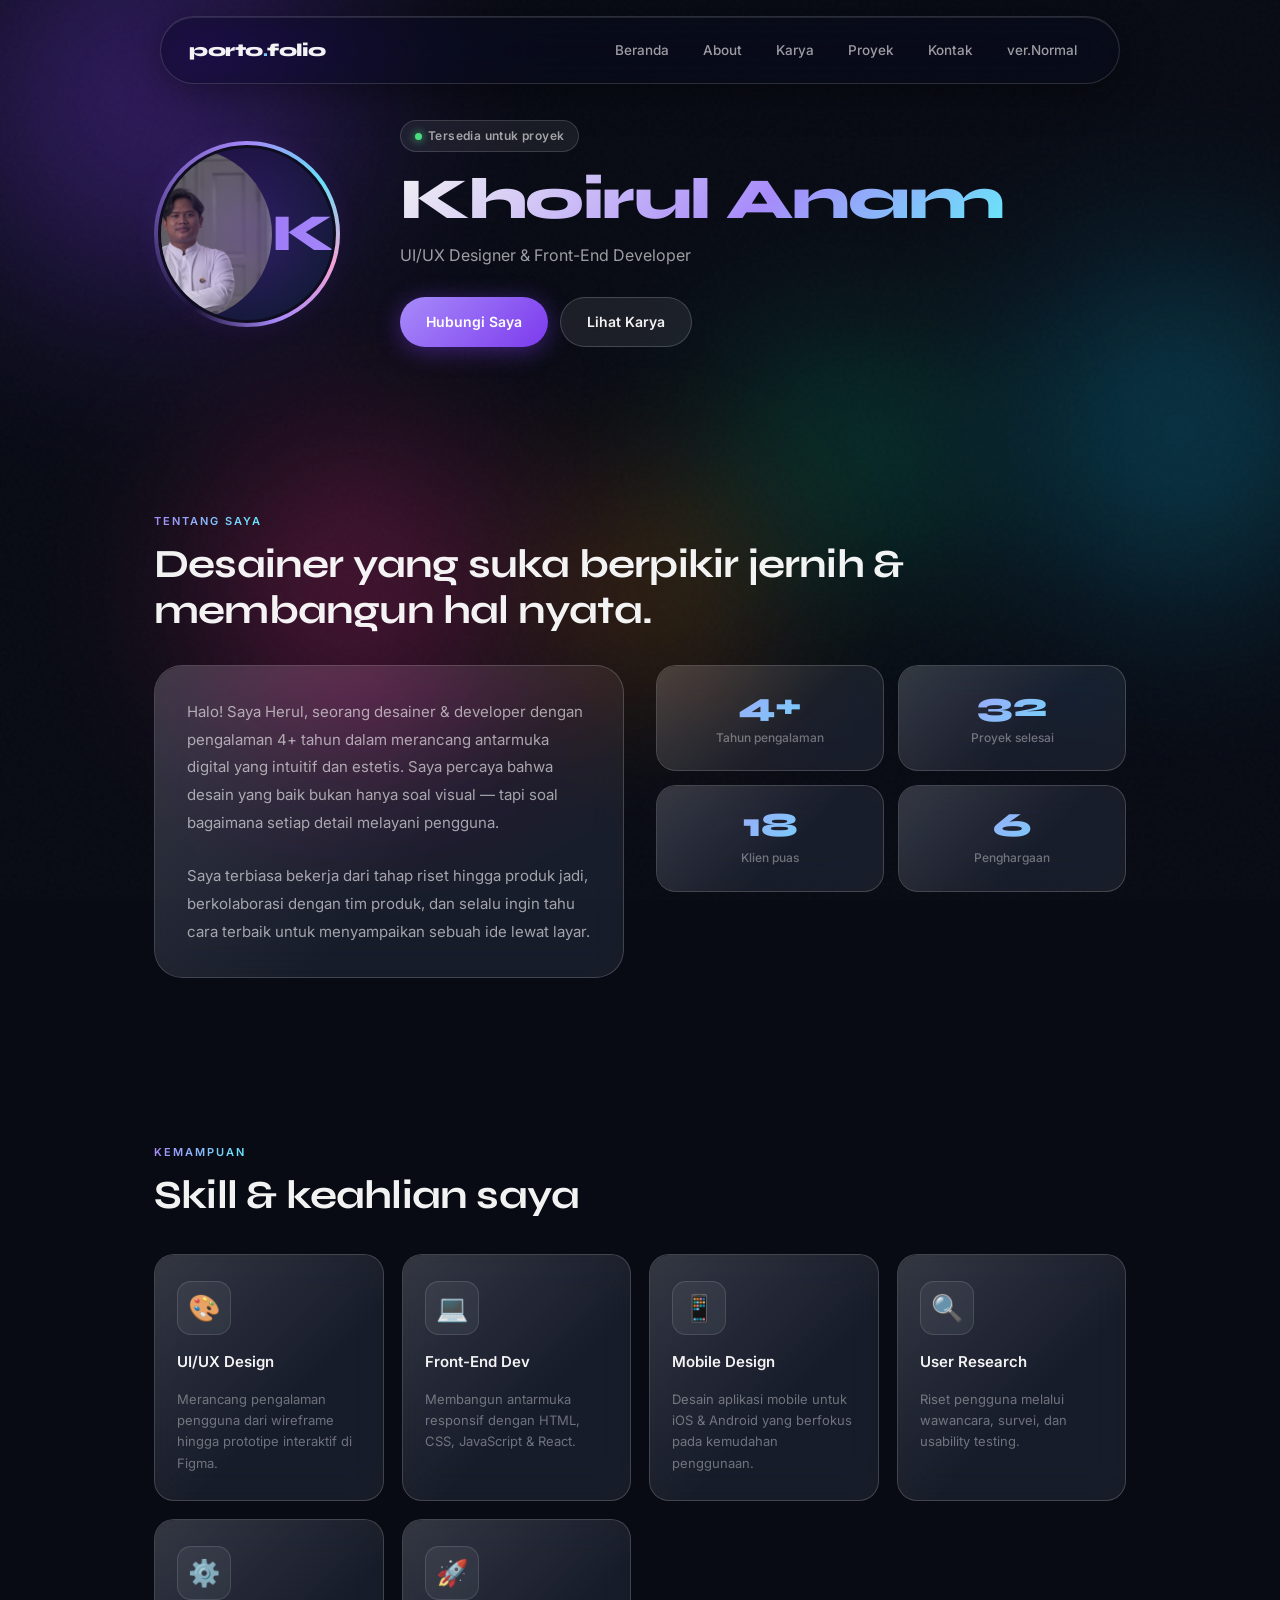
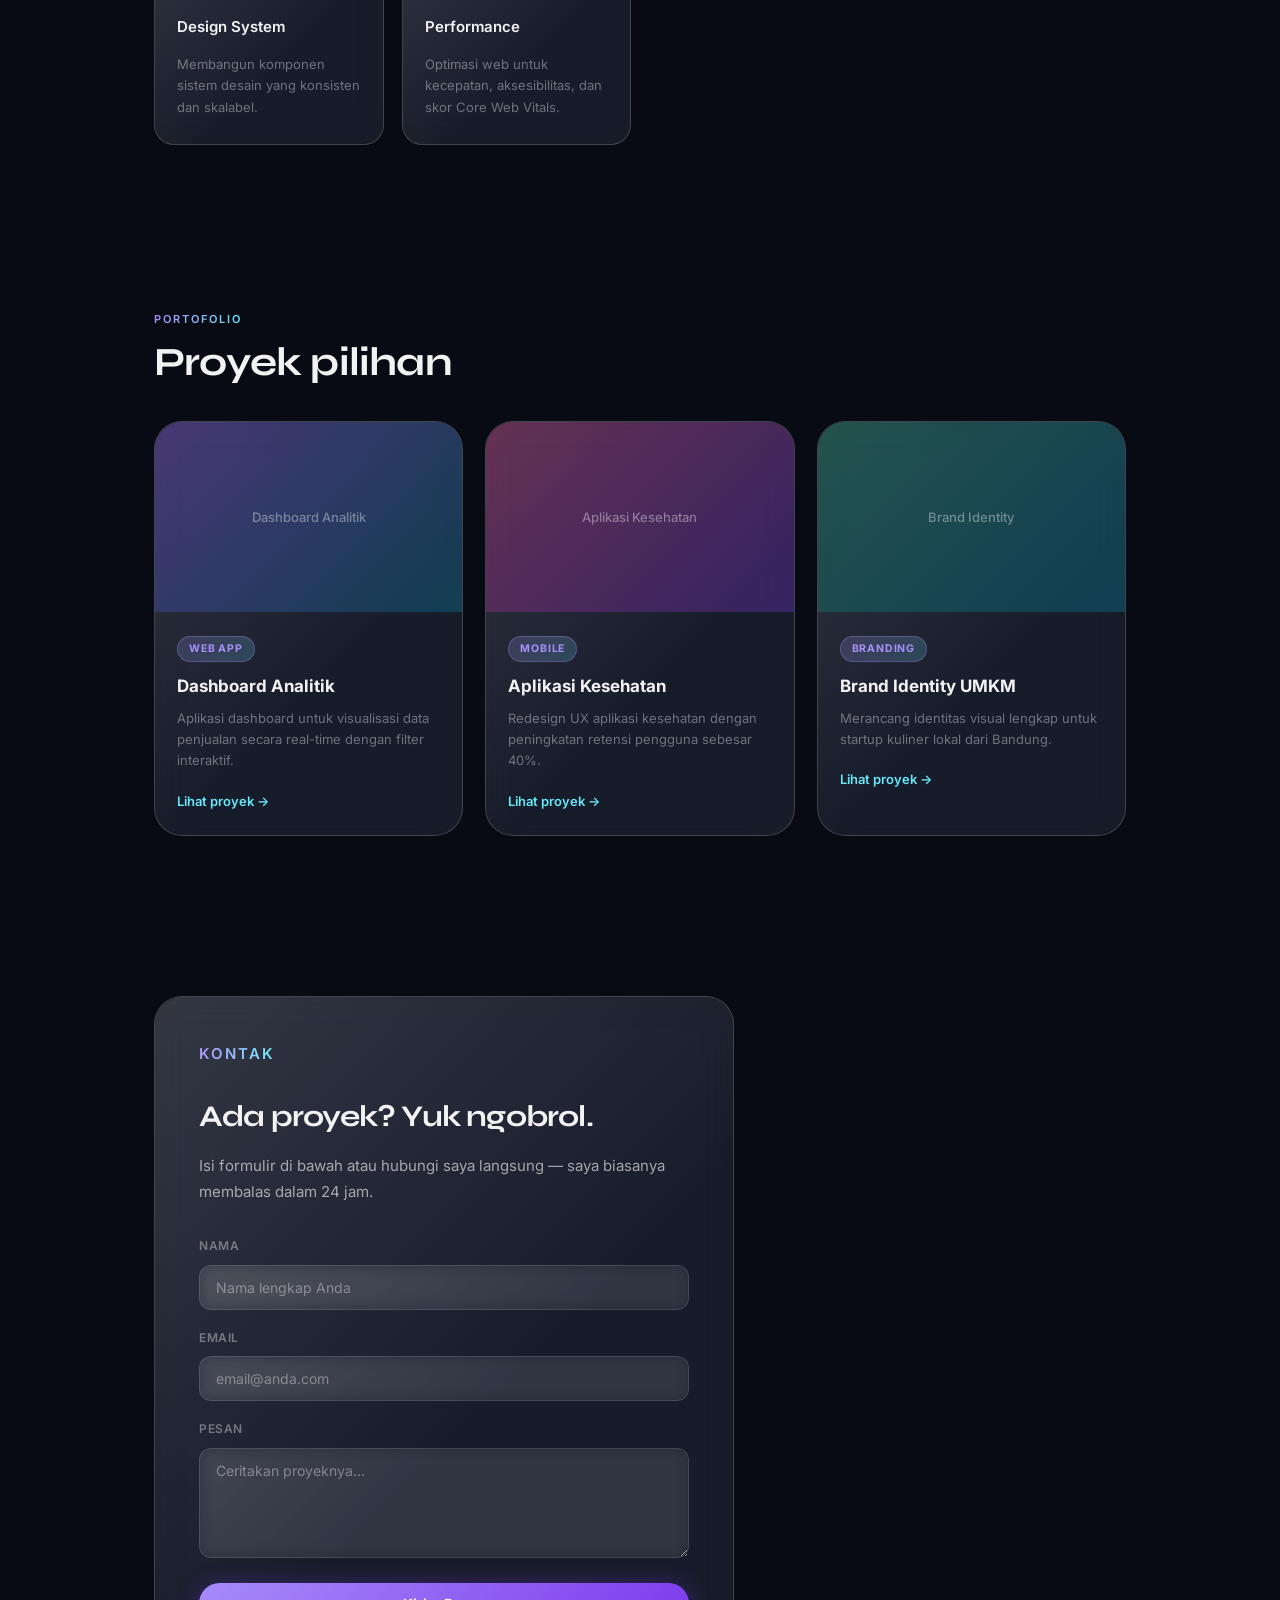
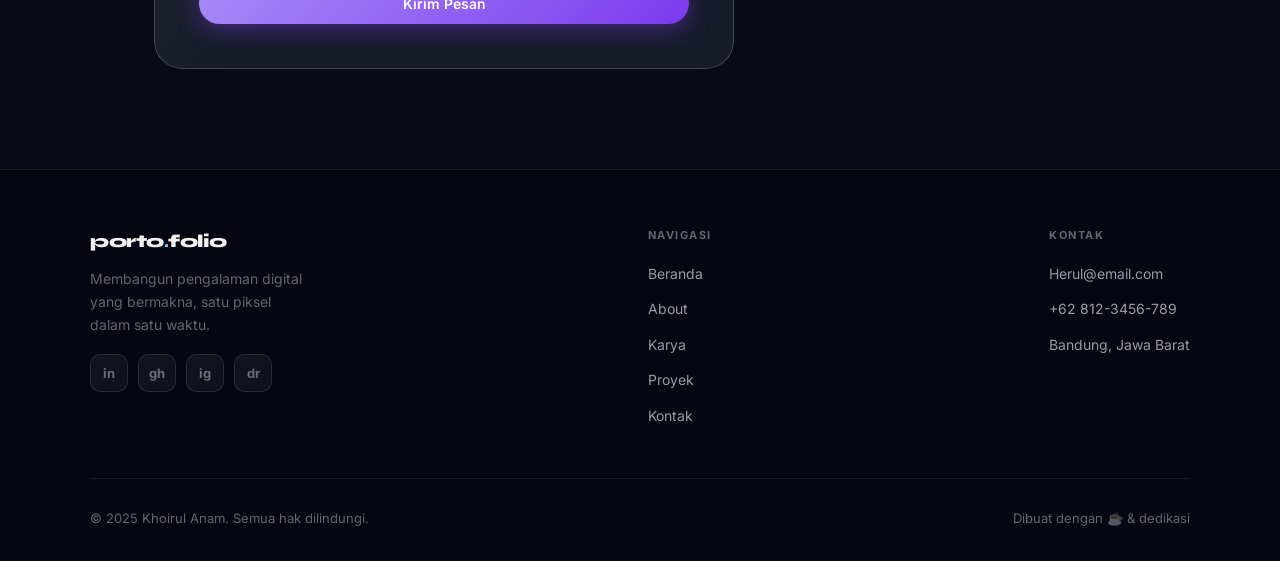
==== commit 4cd2aa22: "update" ====
--- a/indexL.html
+++ b/indexL.html
@@ -44,7 +44,7 @@
       <div class="hero-glow"></div>
       <div class="hero-photo-ring">
         <div class="hero-photo-inner">
-          <!-- Ganti dengan: <img src="assets/images/foto.jpg" alt="Foto Anda"> -->
+          <img src="assets/img/foto.JPG" alt="herul">
           KA
         </div>
       </div>
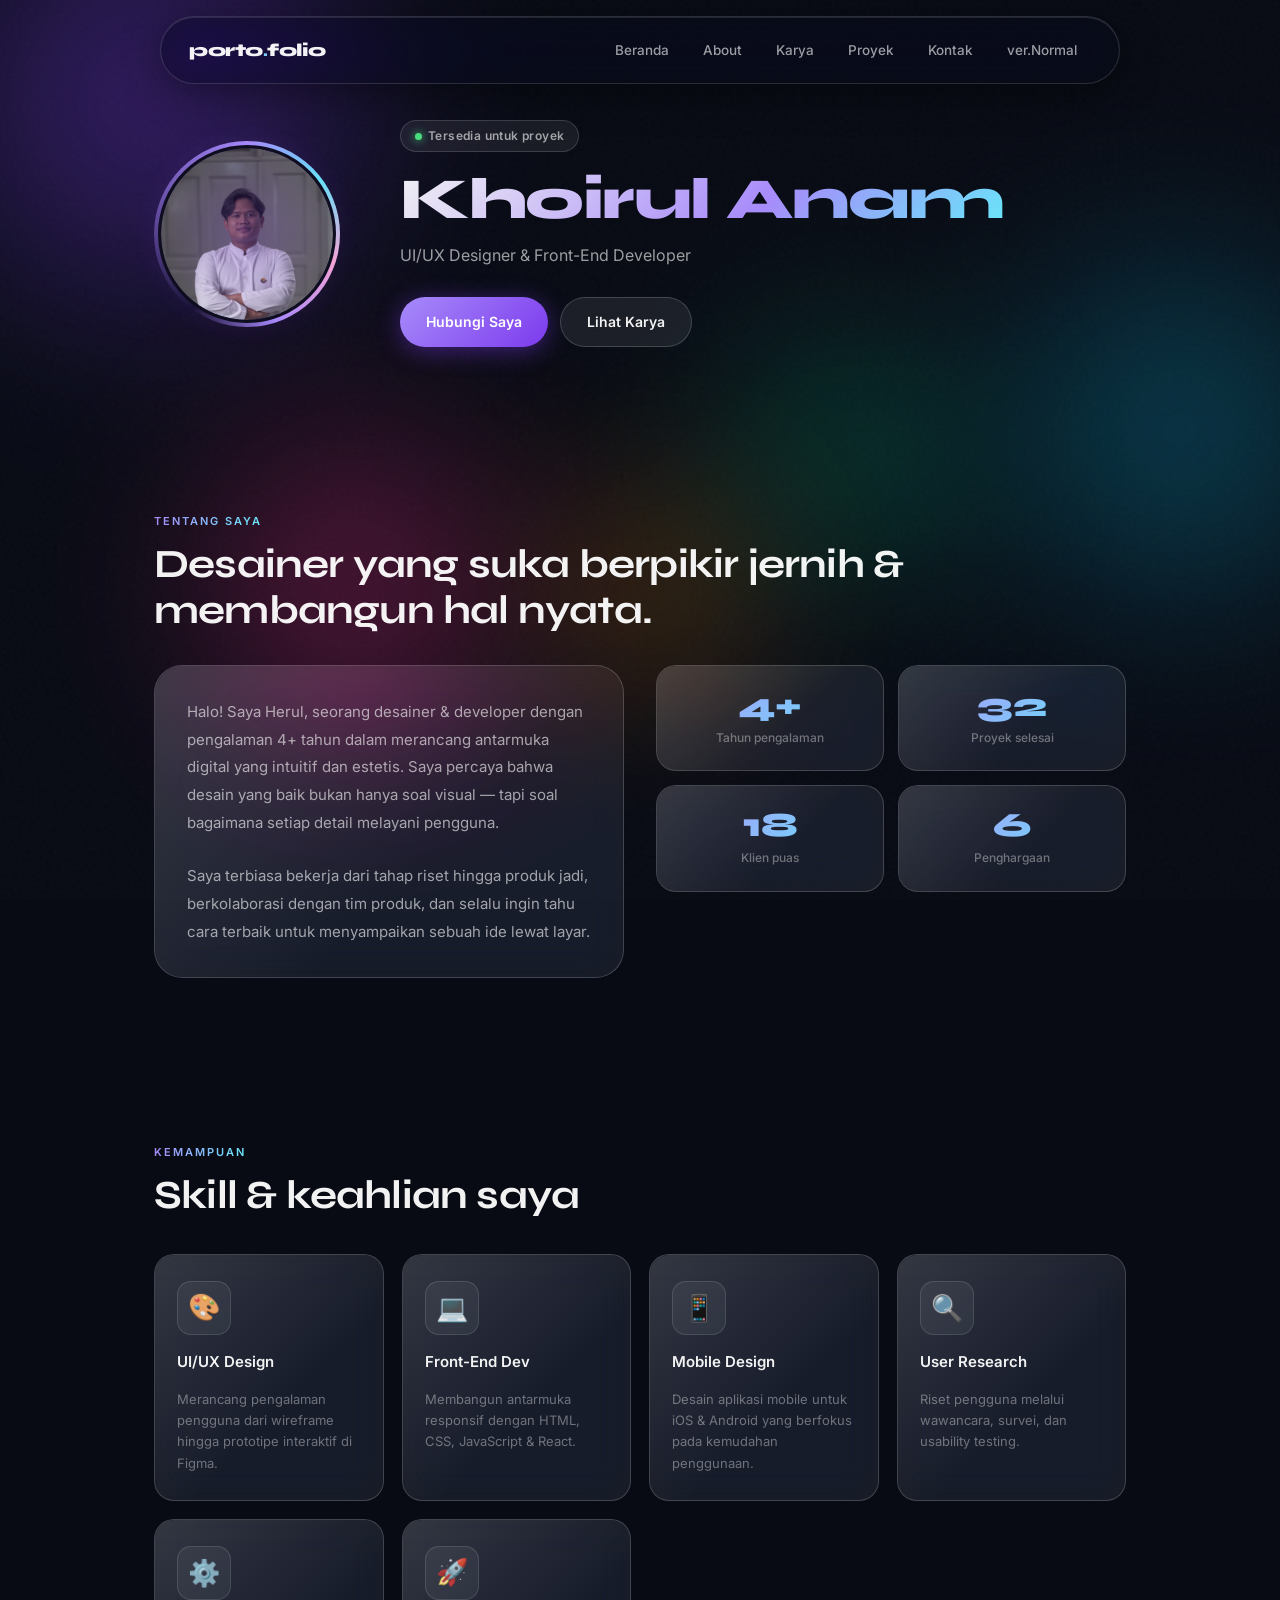
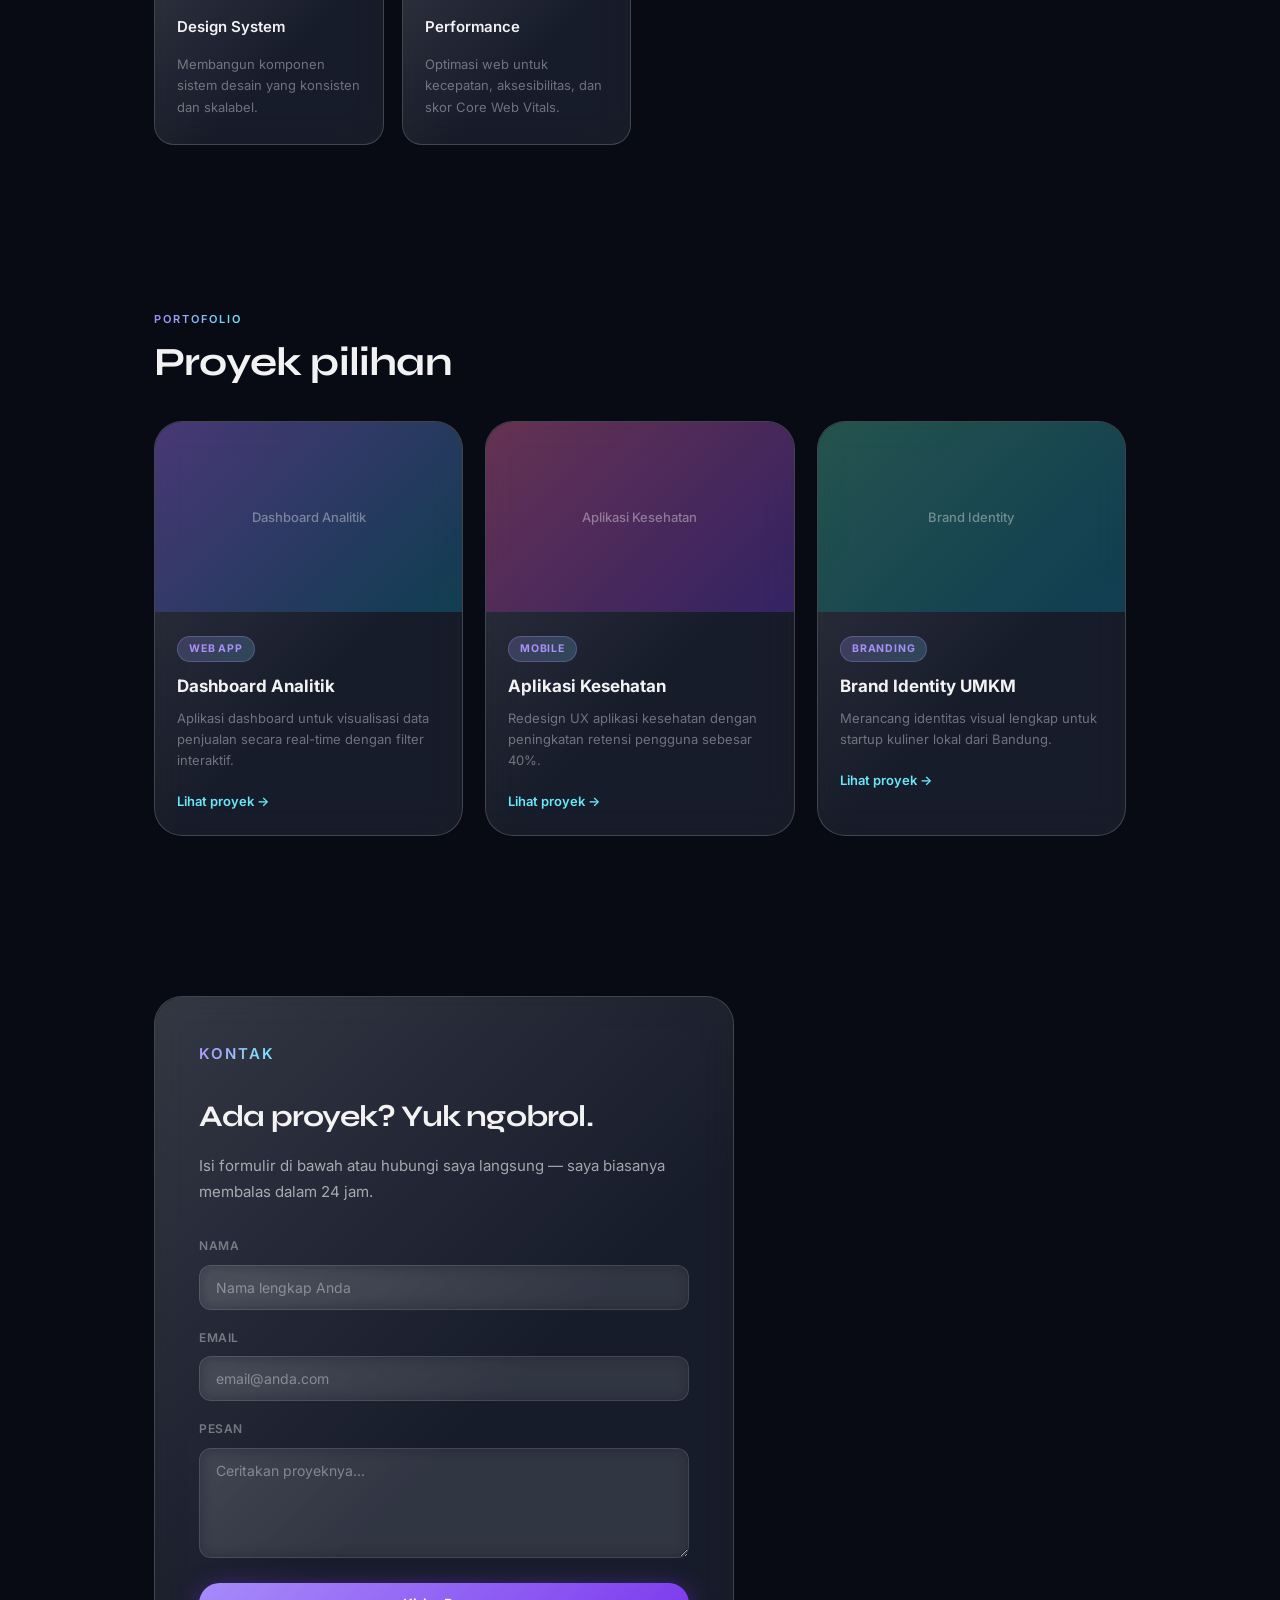
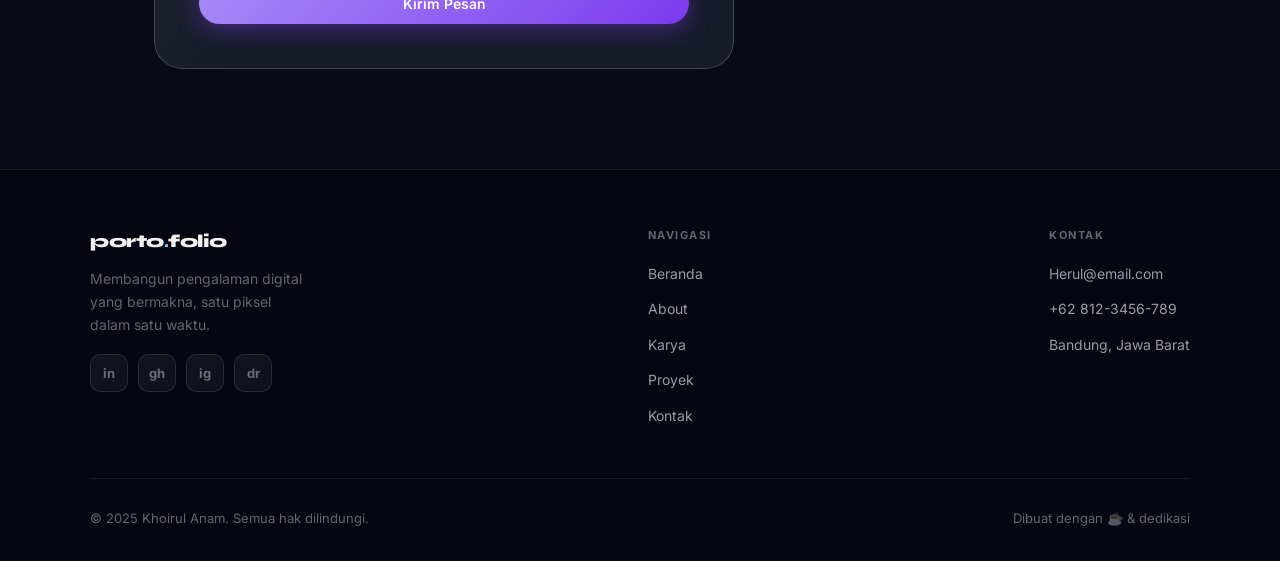
==== commit 9de4b206: "updaet" ====
--- a/indexL.html
+++ b/indexL.html
@@ -45,7 +45,6 @@
       <div class="hero-photo-ring">
         <div class="hero-photo-inner">
           <img src="assets/img/foto.JPG" alt="herul">
-          KA
         </div>
       </div>
     </div>
--- a/styleL.css
+++ b/styleL.css
@@ -369,7 +369,7 @@
     color: var(--accent);
     border: 3px solid #080b14;
     flex-shrink: 0;
-    animation: counterSpin 4s linear infinite;
+    /* animation: counterSpin 4s linear infinite; */
 }
 
 @keyframes counterSpin {
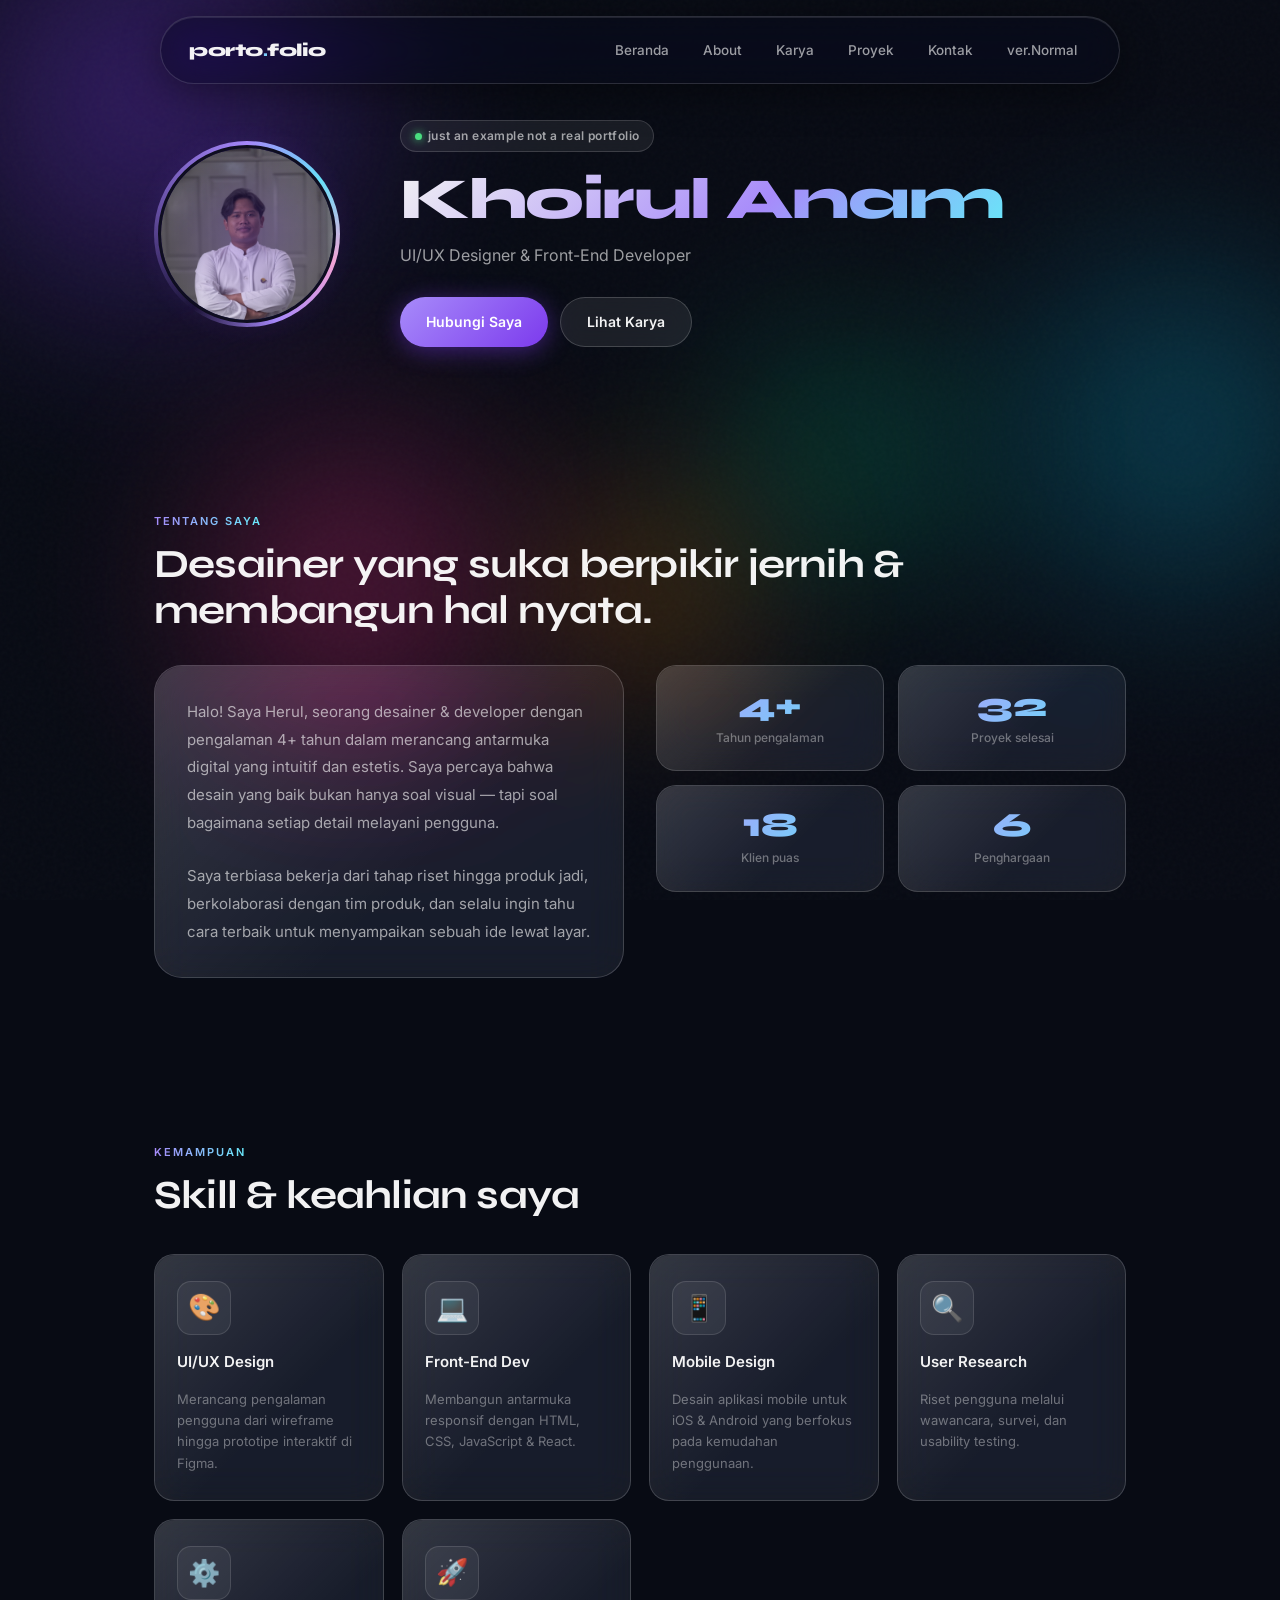
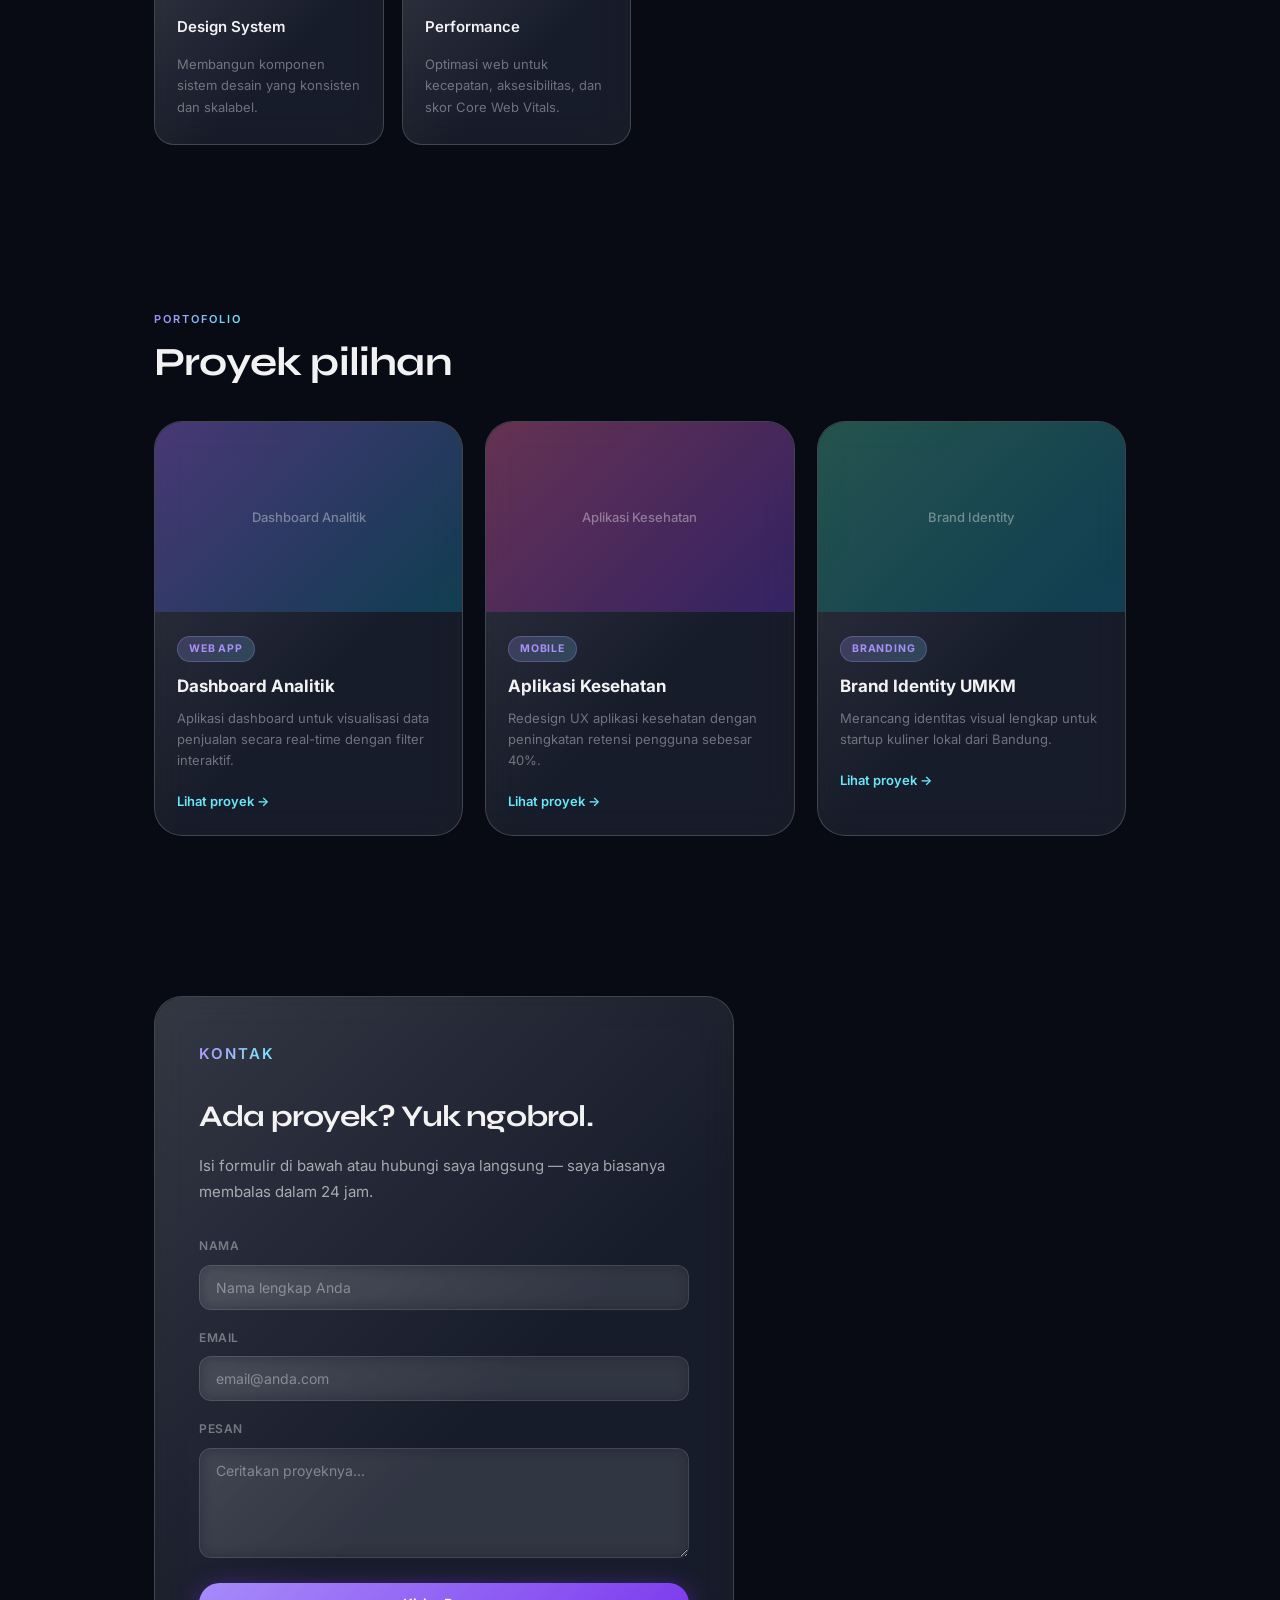
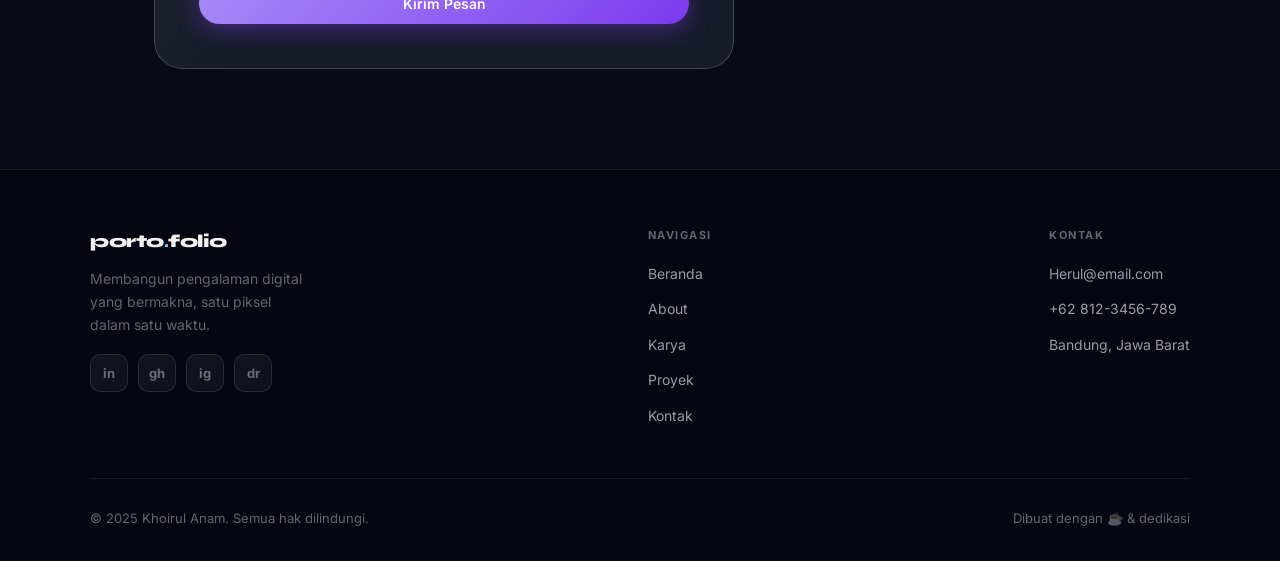
==== commit c598ab2e: "update" ====
--- a/indexL.html
+++ b/indexL.html
@@ -49,7 +49,7 @@
       </div>
     </div>
     <div class="hero-text">
-      <div class="hero-badge">Tersedia untuk proyek</div>
+      <div class="hero-badge">just an example not a real portfolio</div>
       <h1 class="hero-name">
         <span class="gradient-text">Khoirul Anam</span>
       </h1>
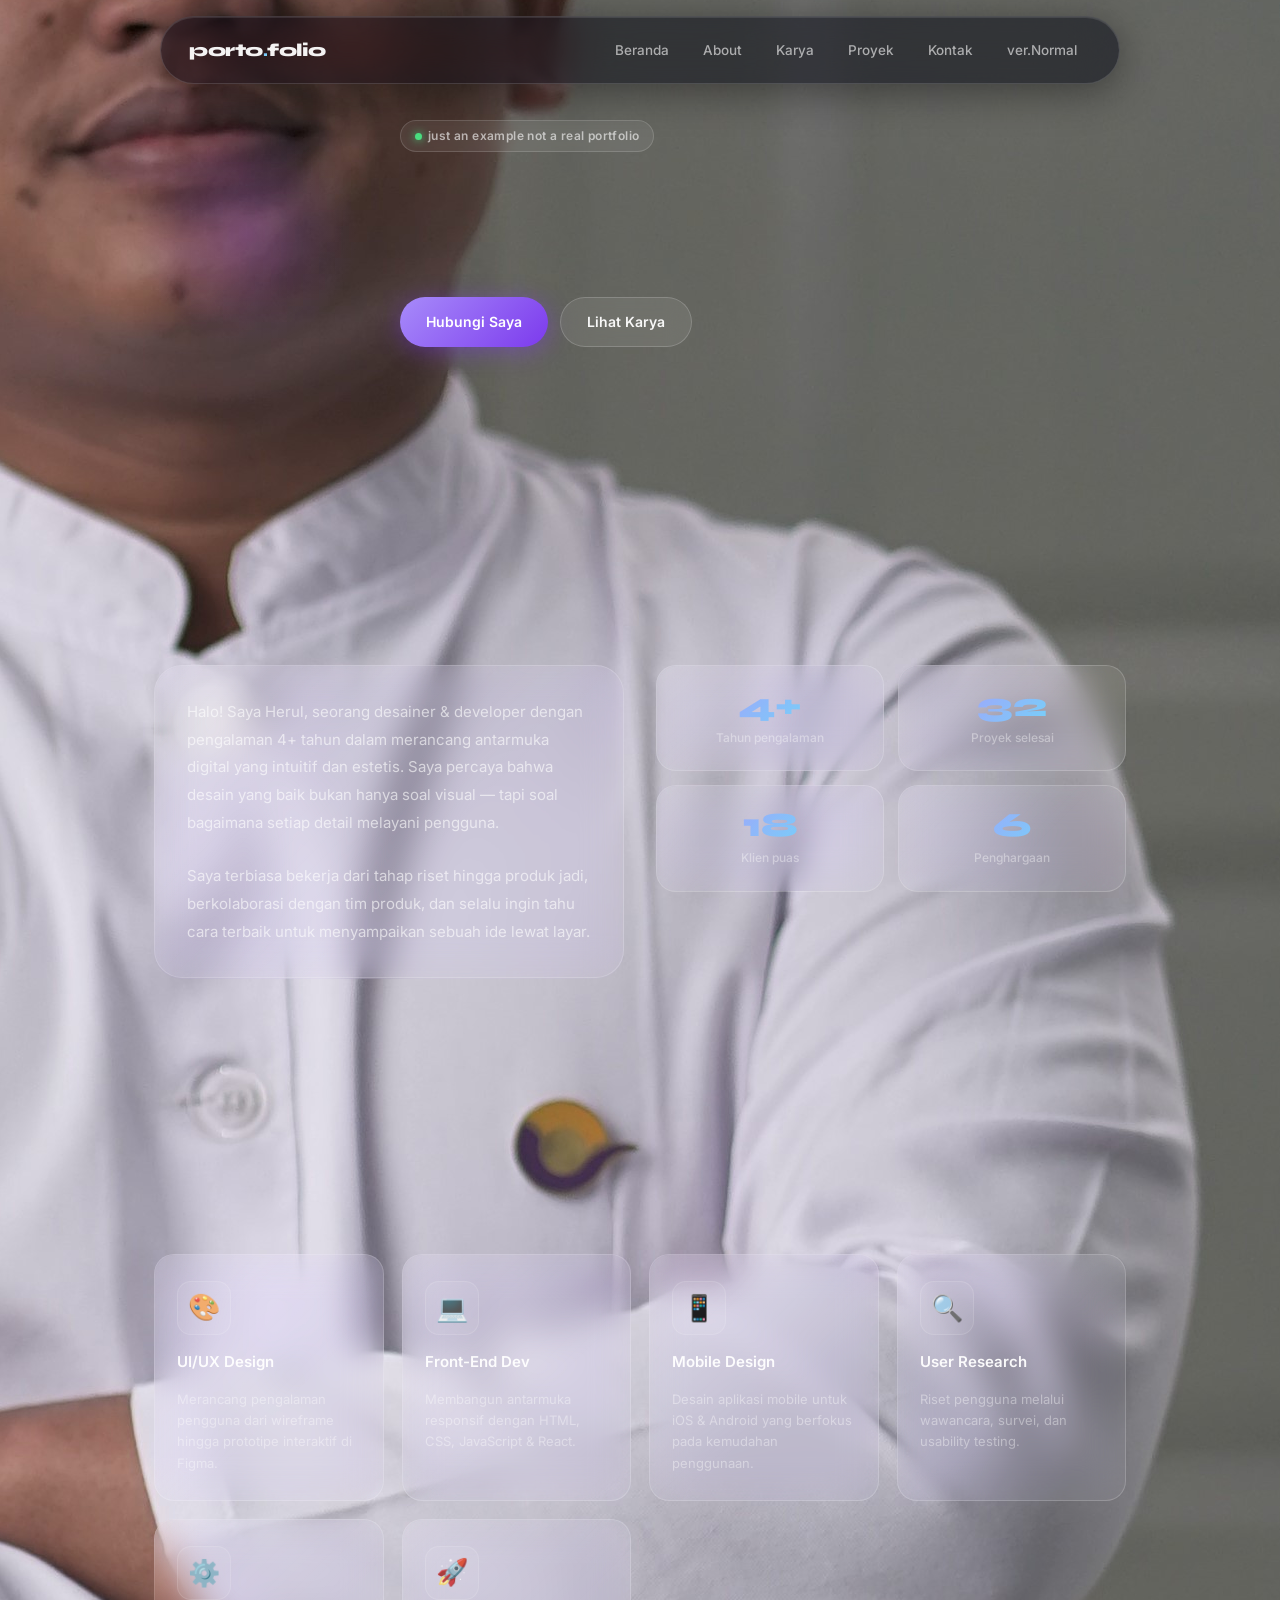
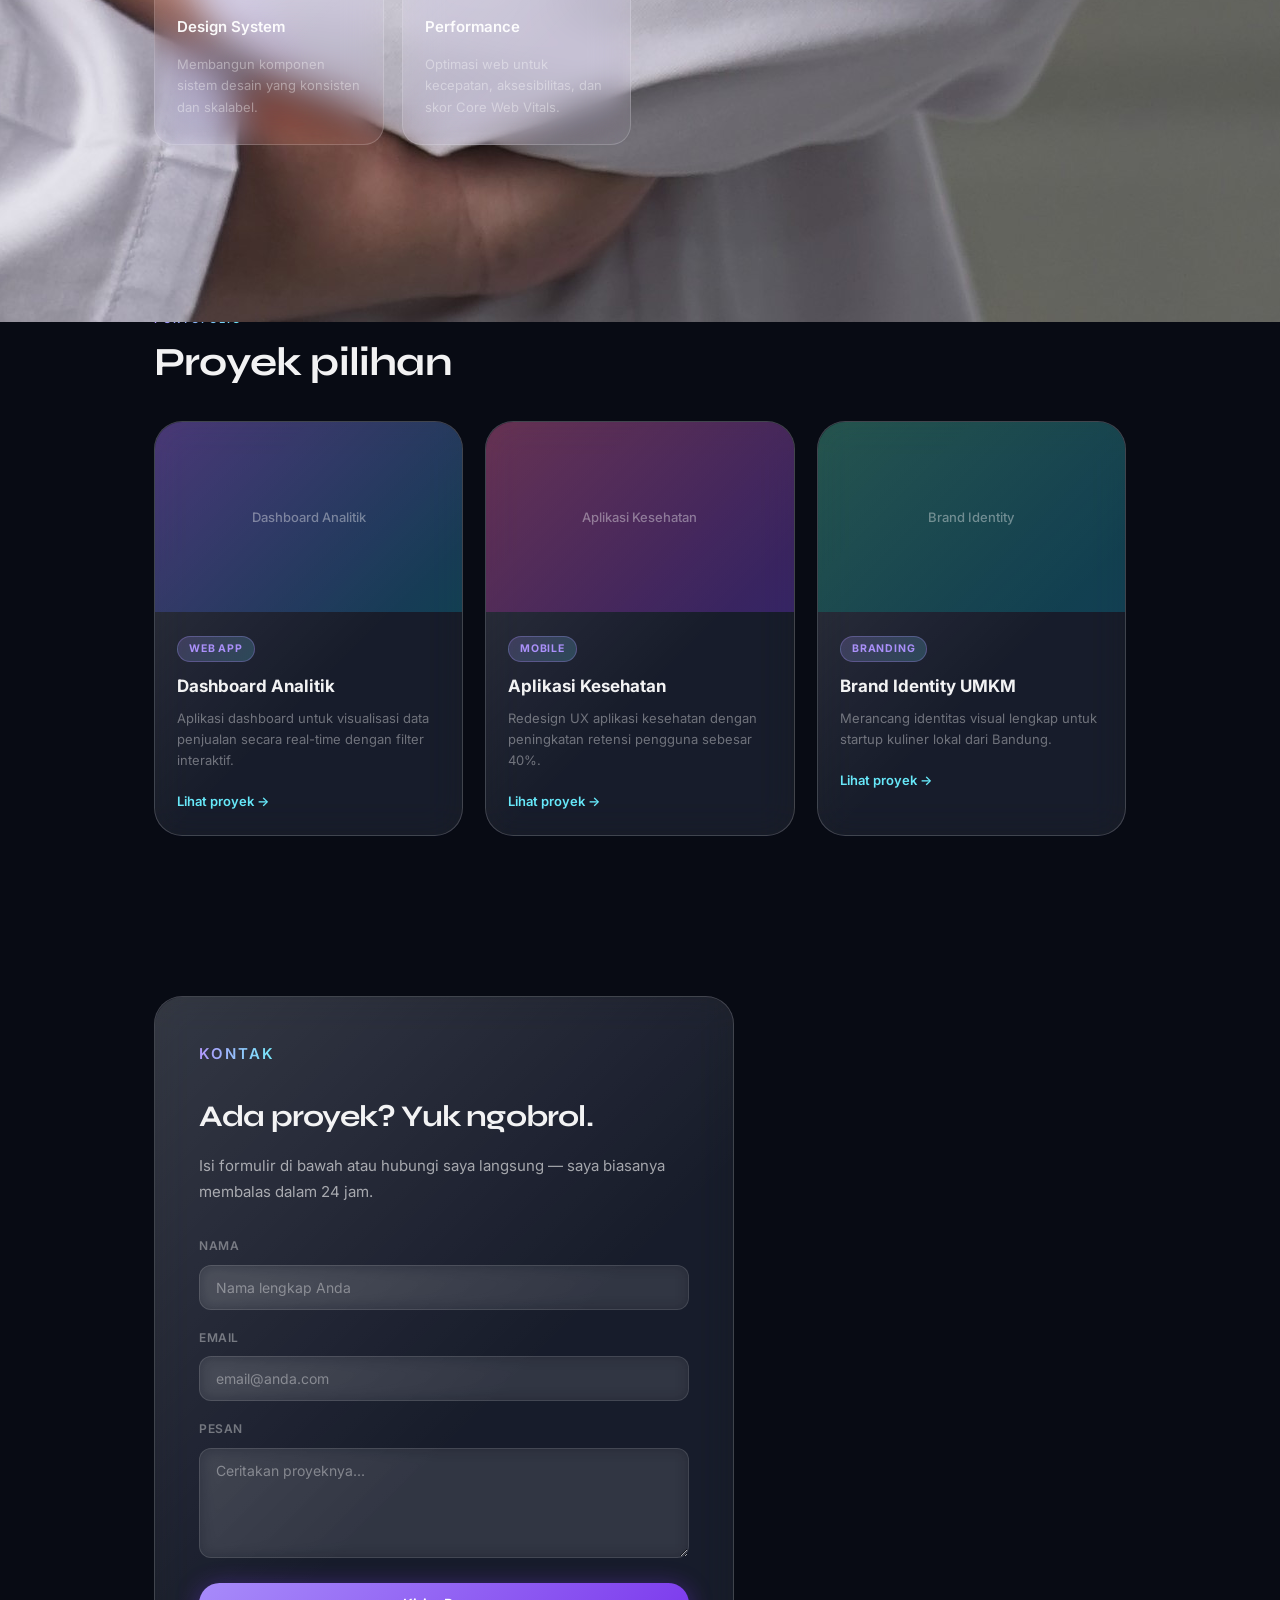
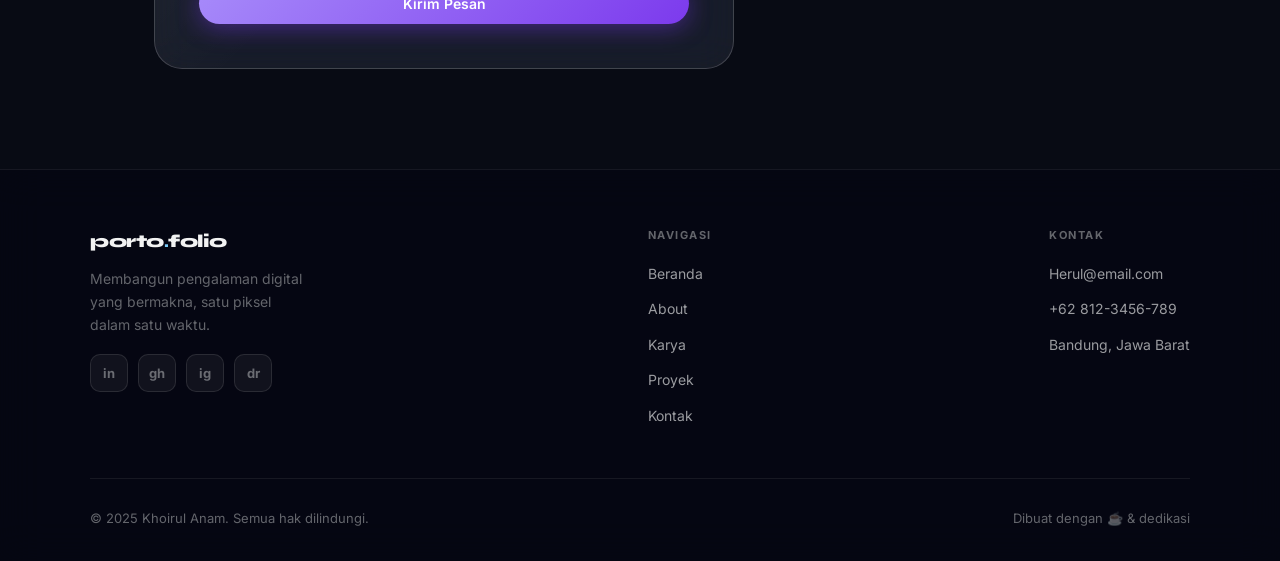
==== commit f5e6f0ae: "update" ====
--- a/indexL.html
+++ b/indexL.html
@@ -1,307 +1,318 @@
 <!DOCTYPE html>
 <html lang="id">
+
 <head>
-  <meta charset="UTF-8"/>
-  <meta name="viewport" content="width=device-width, initial-scale=1.0"/>
+  <meta charset="UTF-8" />
+  <meta name="viewport" content="width=device-width, initial-scale=1.0" />
   <title>Portofolio — Khoirul Anam</title>
-  <link rel="preconnect" href="https://fonts.googleapis.com"/>
-  <link rel="preconnect" href="https://fonts.gstatic.com" crossorigin/>
+  <link rel="preconnect" href="https://fonts.googleapis.com" />
+  <link rel="preconnect" href="https://fonts.gstatic.com" crossorigin />
   <link rel="stylesheet" href="styleL.css">
-  <link href="https://fonts.googleapis.com/css2?family=Inter:wght@300;400;500;600&family=Syne:wght@400;600;700;800&display=swap" rel="stylesheet"/>
+  <link
+    href="https://fonts.googleapis.com/css2?family=Inter:wght@300;400;500;600&family=Syne:wght@400;600;700;800&display=swap"
+    rel="stylesheet" />
 </head>
+
 <body>
 
-<!-- ═══ BACKGROUND ═══ -->
-<div class="bg-canvas" aria-hidden="true">
-  <div class="blob blob-1"></div>
-  <div class="blob blob-2"></div>
-  <div class="blob blob-3"></div>
-  <div class="blob blob-4"></div>
-  <div class="blob blob-5"></div>
-</div>
-
-<!-- ═══ NAV ═══ -->
-<nav>
-  <a href="#beranda" class="nav-logo">porto<span>.</span>folio</a>
-  <ul class="nav-links" id="navLinks">
-    <li><a href="#beranda">Beranda</a></li>
-    <li><a href="#about">About</a></li>
-    <li><a href="#karya">Karya</a></li>
-    <li><a href="#proyek">Proyek</a></li>
-    <li><a href="#kontak">Kontak</a></li>
-    <li><a href="index.html">ver.Normal</a></li>
-  </ul>
-  <button class="nav-toggle" id="navToggle" aria-label="Buka menu" aria-expanded="false">
-    <span></span><span></span><span></span>
-  </button>
-</nav>
-
-<main>
-
-  <!-- ═══ HERO ═══ -->
-  <section id="beranda">
-    <div class="hero-photo">
-      <div class="hero-glow"></div>
-      <div class="hero-photo-ring">
-        <div class="hero-photo-inner">
-          <img src="assets/img/foto.JPG" alt="herul">
-        </div>
+  <!-- ═══ BACKGROUND ═══ -->
+  <div class="bg-canvas" aria-hidden="true">
+    <div class="blob blob-1"></div>
+    <div class="blob blob-2"></div>
+    <div class="blob blob-3"></div>
+    <div class="blob blob-4"></div>
+    <div class="blob blob-5"></div>
+  </div>
+
+  <!-- ═══ NAV ═══ -->
+  <nav>
+    <a href="#beranda" class="nav-logo">porto<span>.</span>folio</a>
+    <ul class="nav-links" id="navLinks">
+      <li><a href="#beranda">Beranda</a></li>
+      <li><a href="#about">About</a></li>
+      <li><a href="#karya">Karya</a></li>
+      <li><a href="#proyek">Proyek</a></li>
+      <li><a href="#kontak">Kontak</a></li>
+      <li><a href="index.html">ver.Normal</a></li>
+    </ul>
+    <button class="nav-toggle" id="navToggle" aria-label="Buka menu" aria-expanded="false">
+      <span></span><span></span><span></span>
+    </button>
+  </nav>
+
+  <main>
+
+    <!-- ═══ HERO ═══ -->
+    <section id="beranda">
+      <div class="hero-photo">
+        <div class="hero-glow"></div>
+        <div class="hero-photo-ring"><img src="assets/img/foto.JPG" alt="herul">
+          <!-- <div class="hero-photo-inner">
+        </div> -->
+        </div>
+      </div>
+      <div class="hero-text">
+        <div class="hero-badge">just an example not a real portfolio</div>
+        <h1 class="hero-name">
+          <span class="gradient-text">Khoirul Anam</span>
+        </h1>
+        <p class="hero-title">UI/UX Designer &amp; Front-End Developer</p>
+        <div class="hero-cta">
+          <a href="#kontak" class="btn btn-primary">Hubungi Saya</a>
+          <a href="#karya" class="btn btn-glass">Lihat Karya</a>
+        </div>
+      </div>
+    </section>
+
+    <!-- ═══ ABOUT ═══ -->
+    <section id="about">
+      <p class="section-label">Tentang Saya</p>
+      <h2 class="section-title">Desainer yang suka berpikir jernih &amp; membangun hal nyata.</h2>
+      <div class="about-grid">
+        <div class="glass about-card reveal">
+          <p class="about-text">
+            Halo! Saya Herul, seorang desainer &amp; developer dengan pengalaman 4+ tahun dalam
+            merancang antarmuka digital yang intuitif dan estetis. Saya percaya bahwa desain yang
+            baik bukan hanya soal visual — tapi soal bagaimana setiap detail melayani pengguna.
+          </p>
+          <br />
+          <p class="about-text">
+            Saya terbiasa bekerja dari tahap riset hingga produk jadi, berkolaborasi dengan tim
+            produk, dan selalu ingin tahu cara terbaik untuk menyampaikan sebuah ide lewat layar.
+          </p>
+        </div>
+        <div class="about-stats reveal" style="transition-delay:0.1s">
+          <div class="glass stat-card">
+            <div class="stat-num">4+</div>
+            <div class="stat-label">Tahun pengalaman</div>
+          </div>
+          <div class="glass stat-card">
+            <div class="stat-num">32</div>
+            <div class="stat-label">Proyek selesai</div>
+          </div>
+          <div class="glass stat-card">
+            <div class="stat-num">18</div>
+            <div class="stat-label">Klien puas</div>
+          </div>
+          <div class="glass stat-card">
+            <div class="stat-num">6</div>
+            <div class="stat-label">Penghargaan</div>
+          </div>
+        </div>
+      </div>
+    </section>
+
+    <!-- ═══ SKILLS ═══ -->
+    <section id="karya">
+      <p class="section-label">Kemampuan</p>
+      <h2 class="section-title">Skill &amp; keahlian saya</h2>
+      <div class="skills-grid">
+
+        <div class="glass skill-card reveal" style="transition-delay:0.05s">
+          <div class="skill-icon">🎨</div>
+          <div class="skill-name">UI/UX Design</div>
+          <p class="skill-desc">Merancang pengalaman pengguna dari wireframe hingga prototipe interaktif di Figma.</p>
+        </div>
+
+        <div class="glass skill-card reveal" style="transition-delay:0.1s">
+          <div class="skill-icon">💻</div>
+          <div class="skill-name">Front-End Dev</div>
+          <p class="skill-desc">Membangun antarmuka responsif dengan HTML, CSS, JavaScript &amp; React.</p>
+        </div>
+
+        <div class="glass skill-card reveal" style="transition-delay:0.15s">
+          <div class="skill-icon">📱</div>
+          <div class="skill-name">Mobile Design</div>
+          <p class="skill-desc">Desain aplikasi mobile untuk iOS &amp; Android yang berfokus pada kemudahan penggunaan.
+          </p>
+        </div>
+
+        <div class="glass skill-card reveal" style="transition-delay:0.20s">
+          <div class="skill-icon">🔍</div>
+          <div class="skill-name">User Research</div>
+          <p class="skill-desc">Riset pengguna melalui wawancara, survei, dan usability testing.</p>
+        </div>
+
+        <div class="glass skill-card reveal" style="transition-delay:0.25s">
+          <div class="skill-icon">⚙️</div>
+          <div class="skill-name">Design System</div>
+          <p class="skill-desc">Membangun komponen sistem desain yang konsisten dan skalabel.</p>
+        </div>
+
+        <div class="glass skill-card reveal" style="transition-delay:0.30s">
+          <div class="skill-icon">🚀</div>
+          <div class="skill-name">Performance</div>
+          <p class="skill-desc">Optimasi web untuk kecepatan, aksesibilitas, dan skor Core Web Vitals.</p>
+        </div>
+
+      </div>
+    </section>
+
+    <!-- ═══ PROJECTS ═══ -->
+    <section id="proyek">
+      <p class="section-label">Portofolio</p>
+      <h2 class="section-title">Proyek pilihan</h2>
+      <div class="projects-grid">
+
+        <div class="glass project-card reveal">
+          <div class="project-thumb">
+            <!-- <img src="assets/images/project1.jpg" alt="Dashboard Analitik"> -->
+            <div class="project-thumb-placeholder"
+              style="background:linear-gradient(135deg,rgba(124,58,237,0.3),rgba(8,145,178,0.3))">Dashboard Analitik
+            </div>
+          </div>
+          <div class="project-body">
+            <span class="project-tag">Web App</span>
+            <p class="project-name">Dashboard Analitik</p>
+            <p class="project-desc">Aplikasi dashboard untuk visualisasi data penjualan secara real-time dengan filter
+              interaktif.</p>
+            <a href="#" class="project-link">Lihat proyek →</a>
+          </div>
+        </div>
+
+        <div class="glass project-card reveal" style="transition-delay:0.1s">
+          <div class="project-thumb">
+            <div class="project-thumb-placeholder"
+              style="background:linear-gradient(135deg,rgba(219,39,119,0.3),rgba(124,58,237,0.3))">Aplikasi Kesehatan
+            </div>
+          </div>
+          <div class="project-body">
+            <span class="project-tag">Mobile</span>
+            <p class="project-name">Aplikasi Kesehatan</p>
+            <p class="project-desc">Redesign UX aplikasi kesehatan dengan peningkatan retensi pengguna sebesar 40%.</p>
+            <a href="#" class="project-link">Lihat proyek →</a>
+          </div>
+        </div>
+
+        <div class="glass project-card reveal" style="transition-delay:0.2s">
+          <div class="project-thumb">
+            <div class="project-thumb-placeholder"
+              style="background:linear-gradient(135deg,rgba(5,150,105,0.3),rgba(8,145,178,0.3))">Brand Identity</div>
+          </div>
+          <div class="project-body">
+            <span class="project-tag">Branding</span>
+            <p class="project-name">Brand Identity UMKM</p>
+            <p class="project-desc">Merancang identitas visual lengkap untuk startup kuliner lokal dari Bandung.</p>
+            <a href="#" class="project-link">Lihat proyek →</a>
+          </div>
+        </div>
+
+      </div>
+    </section>
+
+    <!-- ═══ CONTACT ═══ -->
+    <section id="kontak">
+      <div class="glass kontak-inner reveal">
+        <p class="section-label">Kontak</p>
+        <h2 class="section-title" style="font-size:clamp(20px,3vw,30px)">Ada proyek? Yuk ngobrol.</h2>
+        <p>Isi formulir di bawah atau hubungi saya langsung — saya biasanya membalas dalam 24 jam.</p>
+        <div class="form-group">
+          <label for="nama">Nama</label>
+          <input type="text" id="nama" placeholder="Nama lengkap Anda" />
+        </div>
+        <div class="form-group">
+          <label for="email">Email</label>
+          <input type="email" id="email" placeholder="email@anda.com" />
+        </div>
+        <div class="form-group">
+          <label for="pesan">Pesan</label>
+          <textarea id="pesan" placeholder="Ceritakan proyeknya..."></textarea>
+        </div>
+        <button class="btn btn-primary btn-full" onclick="kirimPesan()">Kirim Pesan</button>
+      </div>
+    </section>
+
+  </main>
+
+  <!-- ═══ FOOTER ═══ -->
+  <footer>
+    <div class="footer-top">
+      <div class="footer-brand">
+        <a href="#beranda" class="nav-logo">porto<span>.</span>folio</a>
+        <p>Membangun pengalaman digital yang bermakna, satu piksel dalam satu waktu.</p>
+        <div class="footer-socials">
+          <a href="#" class="social-btn" aria-label="LinkedIn">in</a>
+          <a href="#" class="social-btn" aria-label="GitHub">gh</a>
+          <a href="#" class="social-btn" aria-label="Instagram">ig</a>
+          <a href="#" class="social-btn" aria-label="Dribbble">dr</a>
+        </div>
+      </div>
+      <div class="footer-col">
+        <h4>Navigasi</h4>
+        <ul>
+          <li><a href="#beranda">Beranda</a></li>
+          <li><a href="#about">About</a></li>
+          <li><a href="#karya">Karya</a></li>
+          <li><a href="#proyek">Proyek</a></li>
+          <li><a href="#kontak">Kontak</a></li>
+        </ul>
+      </div>
+      <div class="footer-col">
+        <h4>Kontak</h4>
+        <ul>
+          <li><a href="mailto:Herul@email.com">Herul@email.com</a></li>
+          <li><a href="tel:+628123456789">+62 812-3456-789</a></li>
+          <li><a href="#">Bandung, Jawa Barat</a></li>
+        </ul>
       </div>
     </div>
-    <div class="hero-text">
-      <div class="hero-badge">just an example not a real portfolio</div>
-      <h1 class="hero-name">
-        <span class="gradient-text">Khoirul Anam</span>
-      </h1>
-      <p class="hero-title">UI/UX Designer &amp; Front-End Developer</p>
-      <div class="hero-cta">
-        <a href="#kontak" class="btn btn-primary">Hubungi Saya</a>
-        <a href="#karya" class="btn btn-glass">Lihat Karya</a>
-      </div>
+    <div class="footer-bottom">
+      <span>© 2025 Khoirul Anam. Semua hak dilindungi.</span>
+      <span>Dibuat dengan ☕ &amp; dedikasi</span>
     </div>
-  </section>
-
-  <!-- ═══ ABOUT ═══ -->
-  <section id="about">
-    <p class="section-label">Tentang Saya</p>
-    <h2 class="section-title">Desainer yang suka berpikir jernih &amp; membangun hal nyata.</h2>
-    <div class="about-grid">
-      <div class="glass about-card reveal">
-        <p class="about-text">
-          Halo! Saya Herul, seorang desainer &amp; developer dengan pengalaman 4+ tahun dalam
-          merancang antarmuka digital yang intuitif dan estetis. Saya percaya bahwa desain yang
-          baik bukan hanya soal visual — tapi soal bagaimana setiap detail melayani pengguna.
-        </p>
-        <br/>
-        <p class="about-text">
-          Saya terbiasa bekerja dari tahap riset hingga produk jadi, berkolaborasi dengan tim
-          produk, dan selalu ingin tahu cara terbaik untuk menyampaikan sebuah ide lewat layar.
-        </p>
-      </div>
-      <div class="about-stats reveal" style="transition-delay:0.1s">
-        <div class="glass stat-card">
-          <div class="stat-num">4+</div>
-          <div class="stat-label">Tahun pengalaman</div>
-        </div>
-        <div class="glass stat-card">
-          <div class="stat-num">32</div>
-          <div class="stat-label">Proyek selesai</div>
-        </div>
-        <div class="glass stat-card">
-          <div class="stat-num">18</div>
-          <div class="stat-label">Klien puas</div>
-        </div>
-        <div class="glass stat-card">
-          <div class="stat-num">6</div>
-          <div class="stat-label">Penghargaan</div>
-        </div>
-      </div>
-    </div>
-  </section>
-
-  <!-- ═══ SKILLS ═══ -->
-  <section id="karya">
-    <p class="section-label">Kemampuan</p>
-    <h2 class="section-title">Skill &amp; keahlian saya</h2>
-    <div class="skills-grid">
-
-      <div class="glass skill-card reveal" style="transition-delay:0.05s">
-        <div class="skill-icon">🎨</div>
-        <div class="skill-name">UI/UX Design</div>
-        <p class="skill-desc">Merancang pengalaman pengguna dari wireframe hingga prototipe interaktif di Figma.</p>
-      </div>
-
-      <div class="glass skill-card reveal" style="transition-delay:0.1s">
-        <div class="skill-icon">💻</div>
-        <div class="skill-name">Front-End Dev</div>
-        <p class="skill-desc">Membangun antarmuka responsif dengan HTML, CSS, JavaScript &amp; React.</p>
-      </div>
-
-      <div class="glass skill-card reveal" style="transition-delay:0.15s">
-        <div class="skill-icon">📱</div>
-        <div class="skill-name">Mobile Design</div>
-        <p class="skill-desc">Desain aplikasi mobile untuk iOS &amp; Android yang berfokus pada kemudahan penggunaan.</p>
-      </div>
-
-      <div class="glass skill-card reveal" style="transition-delay:0.20s">
-        <div class="skill-icon">🔍</div>
-        <div class="skill-name">User Research</div>
-        <p class="skill-desc">Riset pengguna melalui wawancara, survei, dan usability testing.</p>
-      </div>
-
-      <div class="glass skill-card reveal" style="transition-delay:0.25s">
-        <div class="skill-icon">⚙️</div>
-        <div class="skill-name">Design System</div>
-        <p class="skill-desc">Membangun komponen sistem desain yang konsisten dan skalabel.</p>
-      </div>
-
-      <div class="glass skill-card reveal" style="transition-delay:0.30s">
-        <div class="skill-icon">🚀</div>
-        <div class="skill-name">Performance</div>
-        <p class="skill-desc">Optimasi web untuk kecepatan, aksesibilitas, dan skor Core Web Vitals.</p>
-      </div>
-
-    </div>
-  </section>
-
-  <!-- ═══ PROJECTS ═══ -->
-  <section id="proyek">
-    <p class="section-label">Portofolio</p>
-    <h2 class="section-title">Proyek pilihan</h2>
-    <div class="projects-grid">
-
-      <div class="glass project-card reveal">
-        <div class="project-thumb">
-          <!-- <img src="assets/images/project1.jpg" alt="Dashboard Analitik"> -->
-          <div class="project-thumb-placeholder" style="background:linear-gradient(135deg,rgba(124,58,237,0.3),rgba(8,145,178,0.3))">Dashboard Analitik</div>
-        </div>
-        <div class="project-body">
-          <span class="project-tag">Web App</span>
-          <p class="project-name">Dashboard Analitik</p>
-          <p class="project-desc">Aplikasi dashboard untuk visualisasi data penjualan secara real-time dengan filter interaktif.</p>
-          <a href="#" class="project-link">Lihat proyek →</a>
-        </div>
-      </div>
-
-      <div class="glass project-card reveal" style="transition-delay:0.1s">
-        <div class="project-thumb">
-          <div class="project-thumb-placeholder" style="background:linear-gradient(135deg,rgba(219,39,119,0.3),rgba(124,58,237,0.3))">Aplikasi Kesehatan</div>
-        </div>
-        <div class="project-body">
-          <span class="project-tag">Mobile</span>
-          <p class="project-name">Aplikasi Kesehatan</p>
-          <p class="project-desc">Redesign UX aplikasi kesehatan dengan peningkatan retensi pengguna sebesar 40%.</p>
-          <a href="#" class="project-link">Lihat proyek →</a>
-        </div>
-      </div>
-
-      <div class="glass project-card reveal" style="transition-delay:0.2s">
-        <div class="project-thumb">
-          <div class="project-thumb-placeholder" style="background:linear-gradient(135deg,rgba(5,150,105,0.3),rgba(8,145,178,0.3))">Brand Identity</div>
-        </div>
-        <div class="project-body">
-          <span class="project-tag">Branding</span>
-          <p class="project-name">Brand Identity UMKM</p>
-          <p class="project-desc">Merancang identitas visual lengkap untuk startup kuliner lokal dari Bandung.</p>
-          <a href="#" class="project-link">Lihat proyek →</a>
-        </div>
-      </div>
-
-    </div>
-  </section>
-
-  <!-- ═══ CONTACT ═══ -->
-  <section id="kontak">
-    <div class="glass kontak-inner reveal">
-      <p class="section-label">Kontak</p>
-      <h2 class="section-title" style="font-size:clamp(20px,3vw,30px)">Ada proyek? Yuk ngobrol.</h2>
-      <p>Isi formulir di bawah atau hubungi saya langsung — saya biasanya membalas dalam 24 jam.</p>
-      <div class="form-group">
-        <label for="nama">Nama</label>
-        <input type="text" id="nama" placeholder="Nama lengkap Anda"/>
-      </div>
-      <div class="form-group">
-        <label for="email">Email</label>
-        <input type="email" id="email" placeholder="email@anda.com"/>
-      </div>
-      <div class="form-group">
-        <label for="pesan">Pesan</label>
-        <textarea id="pesan" placeholder="Ceritakan proyeknya..."></textarea>
-      </div>
-      <button class="btn btn-primary btn-full" onclick="kirimPesan()">Kirim Pesan</button>
-    </div>
-  </section>
-
-</main>
-
-<!-- ═══ FOOTER ═══ -->
-<footer>
-  <div class="footer-top">
-    <div class="footer-brand">
-      <a href="#beranda" class="nav-logo">porto<span>.</span>folio</a>
-      <p>Membangun pengalaman digital yang bermakna, satu piksel dalam satu waktu.</p>
-      <div class="footer-socials">
-        <a href="#" class="social-btn" aria-label="LinkedIn">in</a>
-        <a href="#" class="social-btn" aria-label="GitHub">gh</a>
-        <a href="#" class="social-btn" aria-label="Instagram">ig</a>
-        <a href="#" class="social-btn" aria-label="Dribbble">dr</a>
-      </div>
-    </div>
-    <div class="footer-col">
-      <h4>Navigasi</h4>
-      <ul>
-        <li><a href="#beranda">Beranda</a></li>
-        <li><a href="#about">About</a></li>
-        <li><a href="#karya">Karya</a></li>
-        <li><a href="#proyek">Proyek</a></li>
-        <li><a href="#kontak">Kontak</a></li>
-      </ul>
-    </div>
-    <div class="footer-col">
-      <h4>Kontak</h4>
-      <ul>
-        <li><a href="mailto:Herul@email.com">Herul@email.com</a></li>
-        <li><a href="tel:+628123456789">+62 812-3456-789</a></li>
-        <li><a href="#">Bandung, Jawa Barat</a></li>
-      </ul>
-    </div>
-  </div>
-  <div class="footer-bottom">
-    <span>© 2025 Khoirul Anam. Semua hak dilindungi.</span>
-    <span>Dibuat dengan ☕ &amp; dedikasi</span>
-  </div>
-</footer>
-
-<script>
-  // Mobile nav
-  const navToggle = document.getElementById('navToggle');
-  const navLinks  = document.getElementById('navLinks');
-  navToggle.addEventListener('click', () => {
-    navLinks.classList.toggle('open');
-    navToggle.setAttribute('aria-expanded', navLinks.classList.contains('open'));
-  });
-  navLinks.querySelectorAll('a').forEach(a => {
-    a.addEventListener('click', () => navLinks.classList.remove('open'));
-  });
-
-  // Active nav
-  const allLinks = document.querySelectorAll('.nav-links a');
-  const sections = document.querySelectorAll('section[id]');
-  window.addEventListener('scroll', () => {
-    let cur = '';
-    sections.forEach(s => { if (window.scrollY >= s.offsetTop - 90) cur = s.id; });
-    allLinks.forEach(a => {
-      a.classList.toggle('active', a.getAttribute('href') === '#' + cur);
+  </footer>
+
+  <script>
+    // Mobile nav
+    const navToggle = document.getElementById('navToggle');
+    const navLinks = document.getElementById('navLinks');
+    navToggle.addEventListener('click', () => {
+      navLinks.classList.toggle('open');
+      navToggle.setAttribute('aria-expanded', navLinks.classList.contains('open'));
     });
-  }, { passive: true });
-
-  // Scroll reveal
-  const reveals = document.querySelectorAll('.reveal');
-  const io = new IntersectionObserver((entries) => {
-    entries.forEach(e => { if (e.isIntersecting) { e.target.classList.add('visible'); io.unobserve(e.target); } });
-  }, { threshold: 0.08 });
-  reveals.forEach(el => io.observe(el));
-
-  // Contact
-  function kirimPesan() {
-    const nama  = document.getElementById('nama').value.trim();
-    const email = document.getElementById('email').value.trim();
-    const pesan = document.getElementById('pesan').value.trim();
-    if (!nama || !email || !pesan) { alert('Mohon lengkapi semua kolom.'); return; }
-    if (!/^[^\s@]+@[^\s@]+\.[^\s@]+$/.test(email)) { alert('Format email tidak valid.'); return; }
-    alert(`Terima kasih, ${nama}! Pesan terkirim — saya akan menghubungi ${email} segera.`);
-    ['nama','email','pesan'].forEach(id => document.getElementById(id).value = '');
-  }
-
-  // Parallax blobs subtle
-  window.addEventListener('mousemove', (e) => {
-    const x = (e.clientX / window.innerWidth  - 0.5) * 20;
-    const y = (e.clientY / window.innerHeight - 0.5) * 20;
-    document.querySelectorAll('.blob').forEach((b, i) => {
-      const d = (i + 1) * 0.4;
-      b.style.transform += ` translate(${x * d}px, ${y * d}px)`;
+    navLinks.querySelectorAll('a').forEach(a => {
+      a.addEventListener('click', () => navLinks.classList.remove('open'));
     });
-  }, { passive: true });
-</script>
+
+    // Active nav
+    const allLinks = document.querySelectorAll('.nav-links a');
+    const sections = document.querySelectorAll('section[id]');
+    window.addEventListener('scroll', () => {
+      let cur = '';
+      sections.forEach(s => { if (window.scrollY >= s.offsetTop - 90) cur = s.id; });
+      allLinks.forEach(a => {
+        a.classList.toggle('active', a.getAttribute('href') === '#' + cur);
+      });
+    }, { passive: true });
+
+    // Scroll reveal
+    const reveals = document.querySelectorAll('.reveal');
+    const io = new IntersectionObserver((entries) => {
+      entries.forEach(e => { if (e.isIntersecting) { e.target.classList.add('visible'); io.unobserve(e.target); } });
+    }, { threshold: 0.08 });
+    reveals.forEach(el => io.observe(el));
+
+    // Contact
+    function kirimPesan() {
+      const nama = document.getElementById('nama').value.trim();
+      const email = document.getElementById('email').value.trim();
+      const pesan = document.getElementById('pesan').value.trim();
+      if (!nama || !email || !pesan) { alert('Mohon lengkapi semua kolom.'); return; }
+      if (!/^[^\s@]+@[^\s@]+\.[^\s@]+$/.test(email)) { alert('Format email tidak valid.'); return; }
+      alert(`Terima kasih, ${nama}! Pesan terkirim — saya akan menghubungi ${email} segera.`);
+      ['nama', 'email', 'pesan'].forEach(id => document.getElementById(id).value = '');
+    }
+
+    // Parallax blobs subtle
+    window.addEventListener('mousemove', (e) => {
+      const x = (e.clientX / window.innerWidth - 0.5) * 20;
+      const y = (e.clientY / window.innerHeight - 0.5) * 20;
+      document.querySelectorAll('.blob').forEach((b, i) => {
+        const d = (i + 1) * 0.4;
+        b.style.transform += ` translate(${x * d}px, ${y * d}px)`;
+      });
+    }, { passive: true });
+  </script>
 </body>
+
 </html>
--- a/styleL.css
+++ b/styleL.css
@@ -369,7 +369,6 @@
     color: var(--accent);
     border: 3px solid #080b14;
     flex-shrink: 0;
-    /* animation: counterSpin 4s linear infinite; */
 }
 
 @keyframes counterSpin {
@@ -382,8 +381,6 @@
     width: 100%;
     height: 100%;
     object-fit: cover;
-    /* foto ikut counter-rotate sehingga wajah selalu tegak */
-    animation: counterSpin 4s linear infinite;
     border-radius: 50%;
 }
 
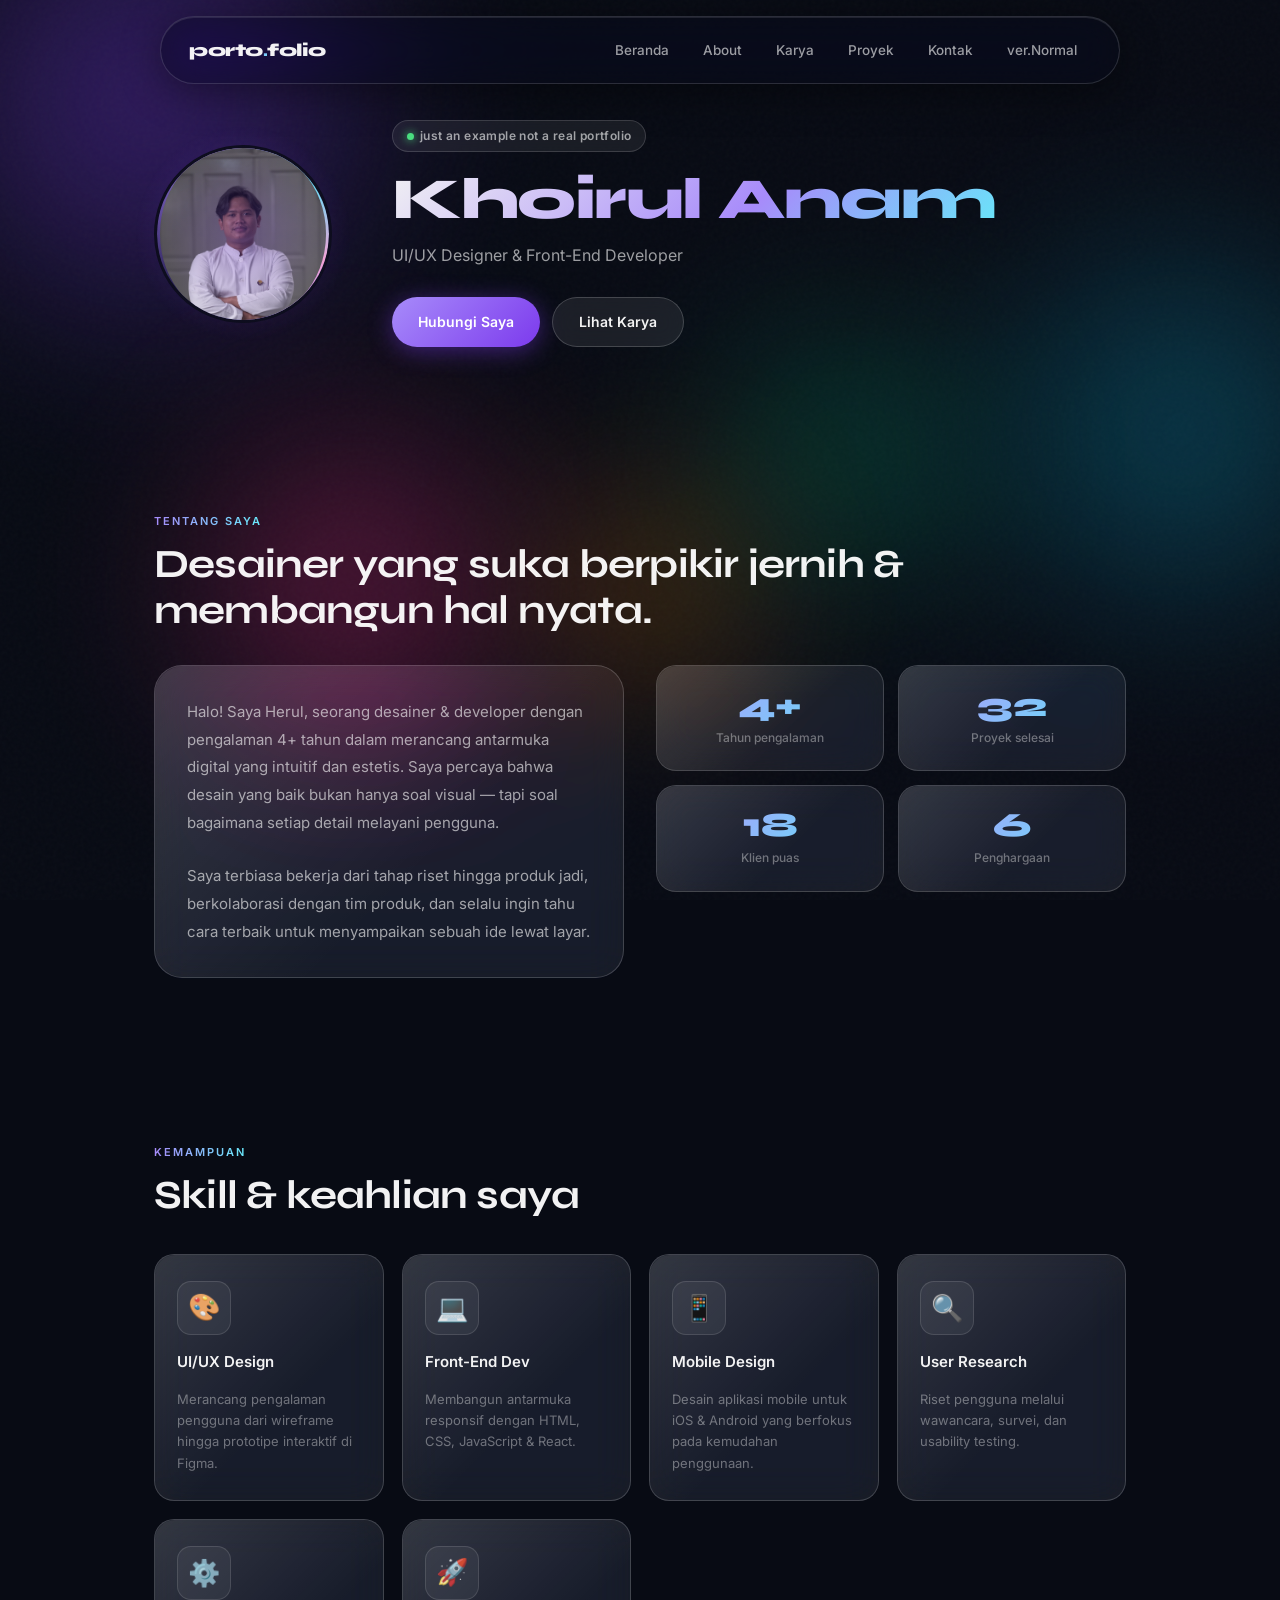
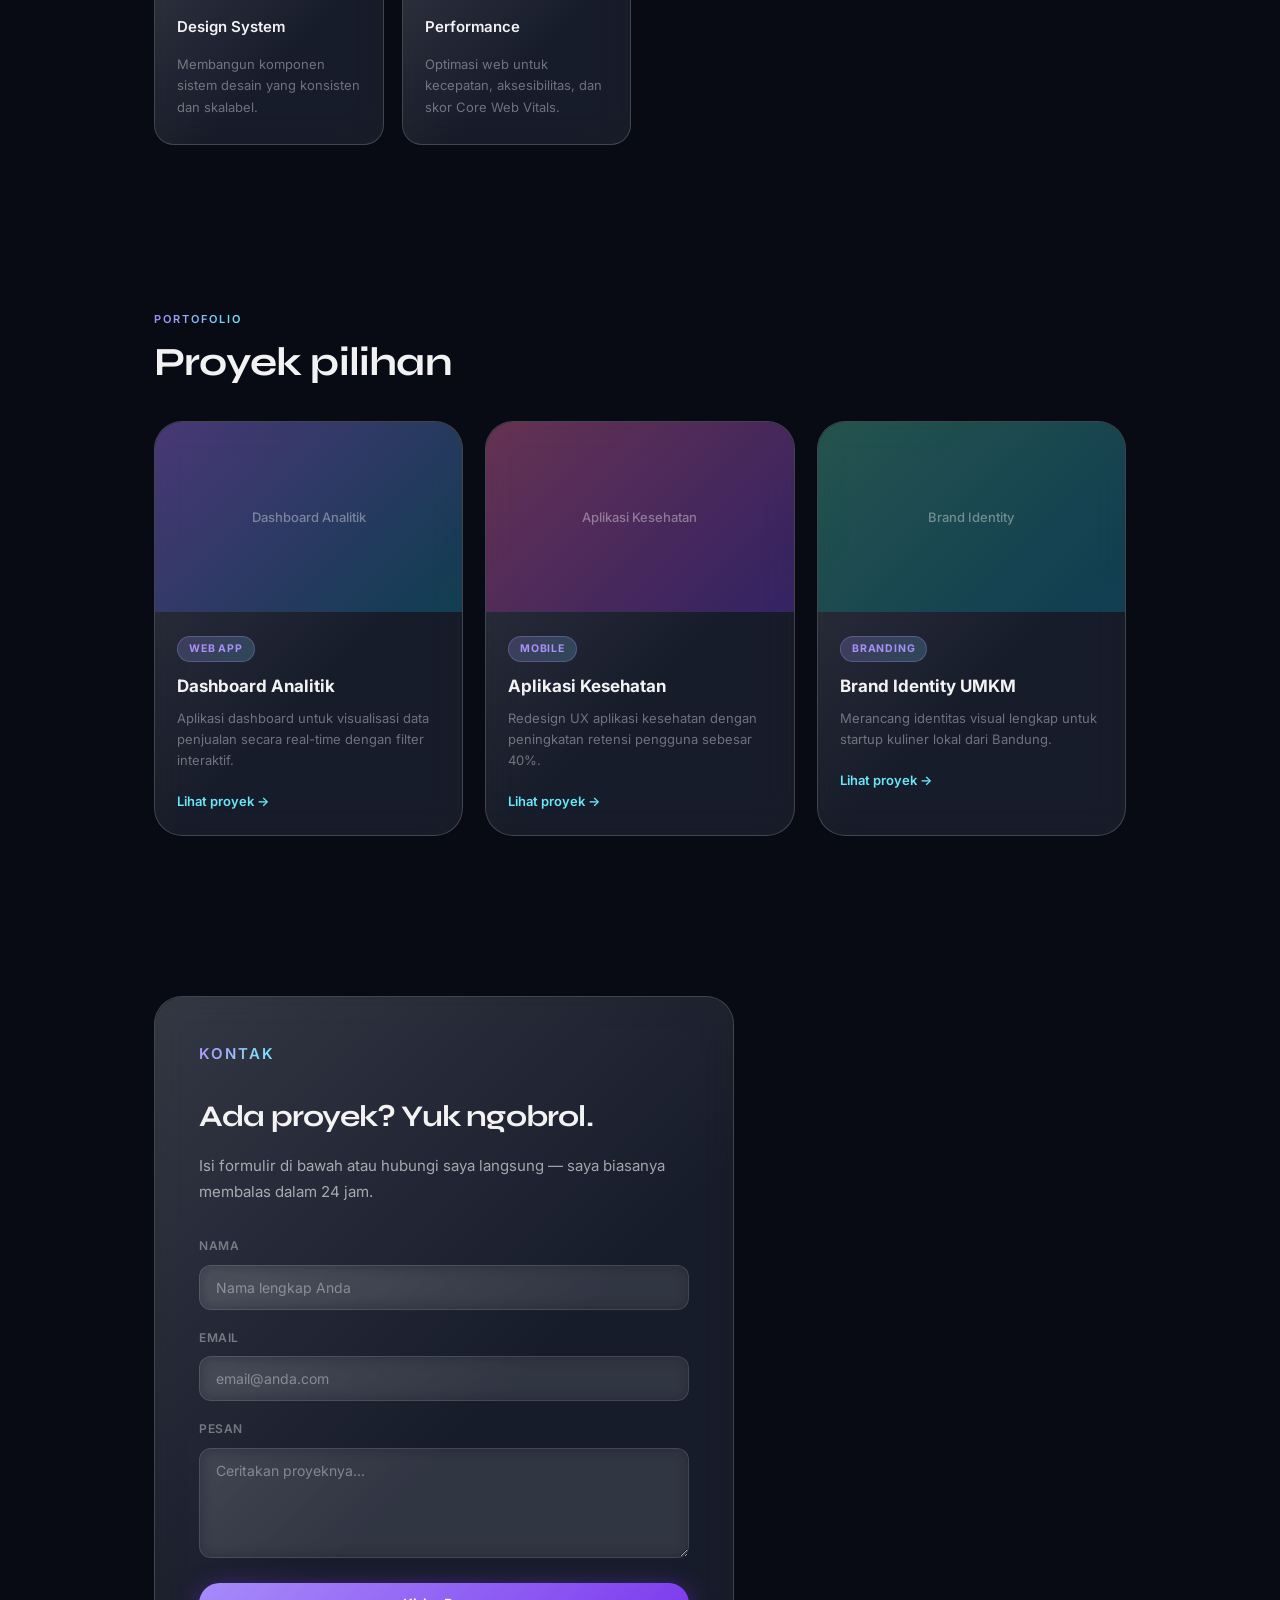
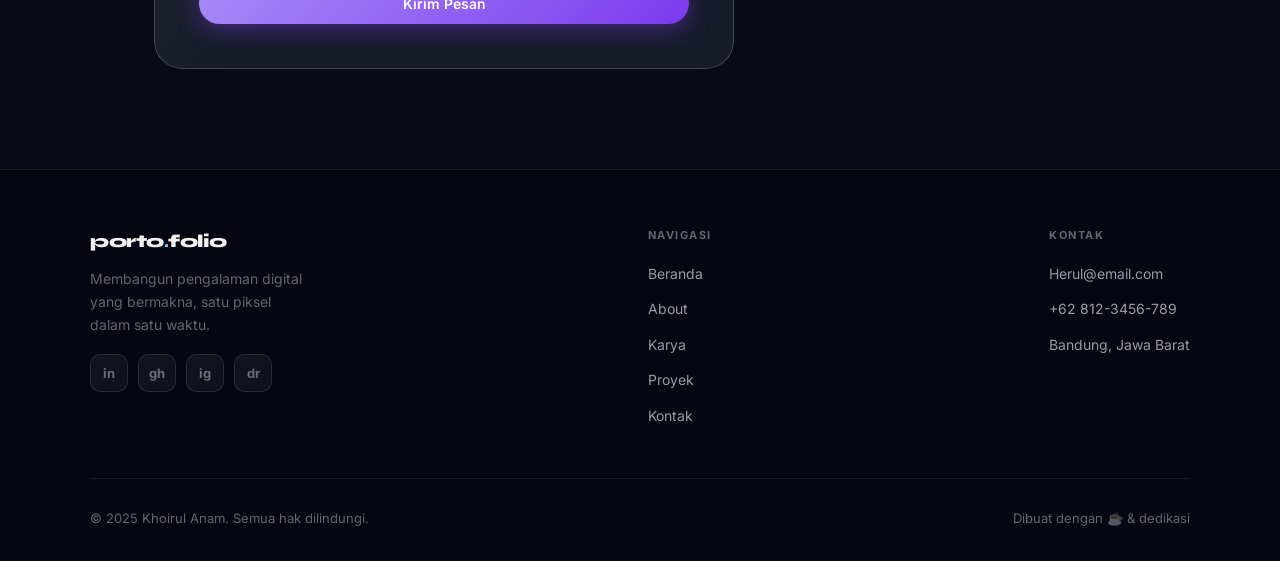
==== commit 80fa934c: "updata" ====
--- a/indexL.html
+++ b/indexL.html
@@ -46,9 +46,9 @@
     <section id="beranda">
       <div class="hero-photo">
         <div class="hero-glow"></div>
-        <div class="hero-photo-ring"><img src="assets/img/foto.JPG" alt="herul">
-          <!-- <div class="hero-photo-inner">
-        </div> -->
+        <div class="hero-photo-inner">
+          <div class="hero-photo-ring"><img src="assets/img/foto.JPG" alt="herul">
+          </div>
         </div>
       </div>
       <div class="hero-text">
